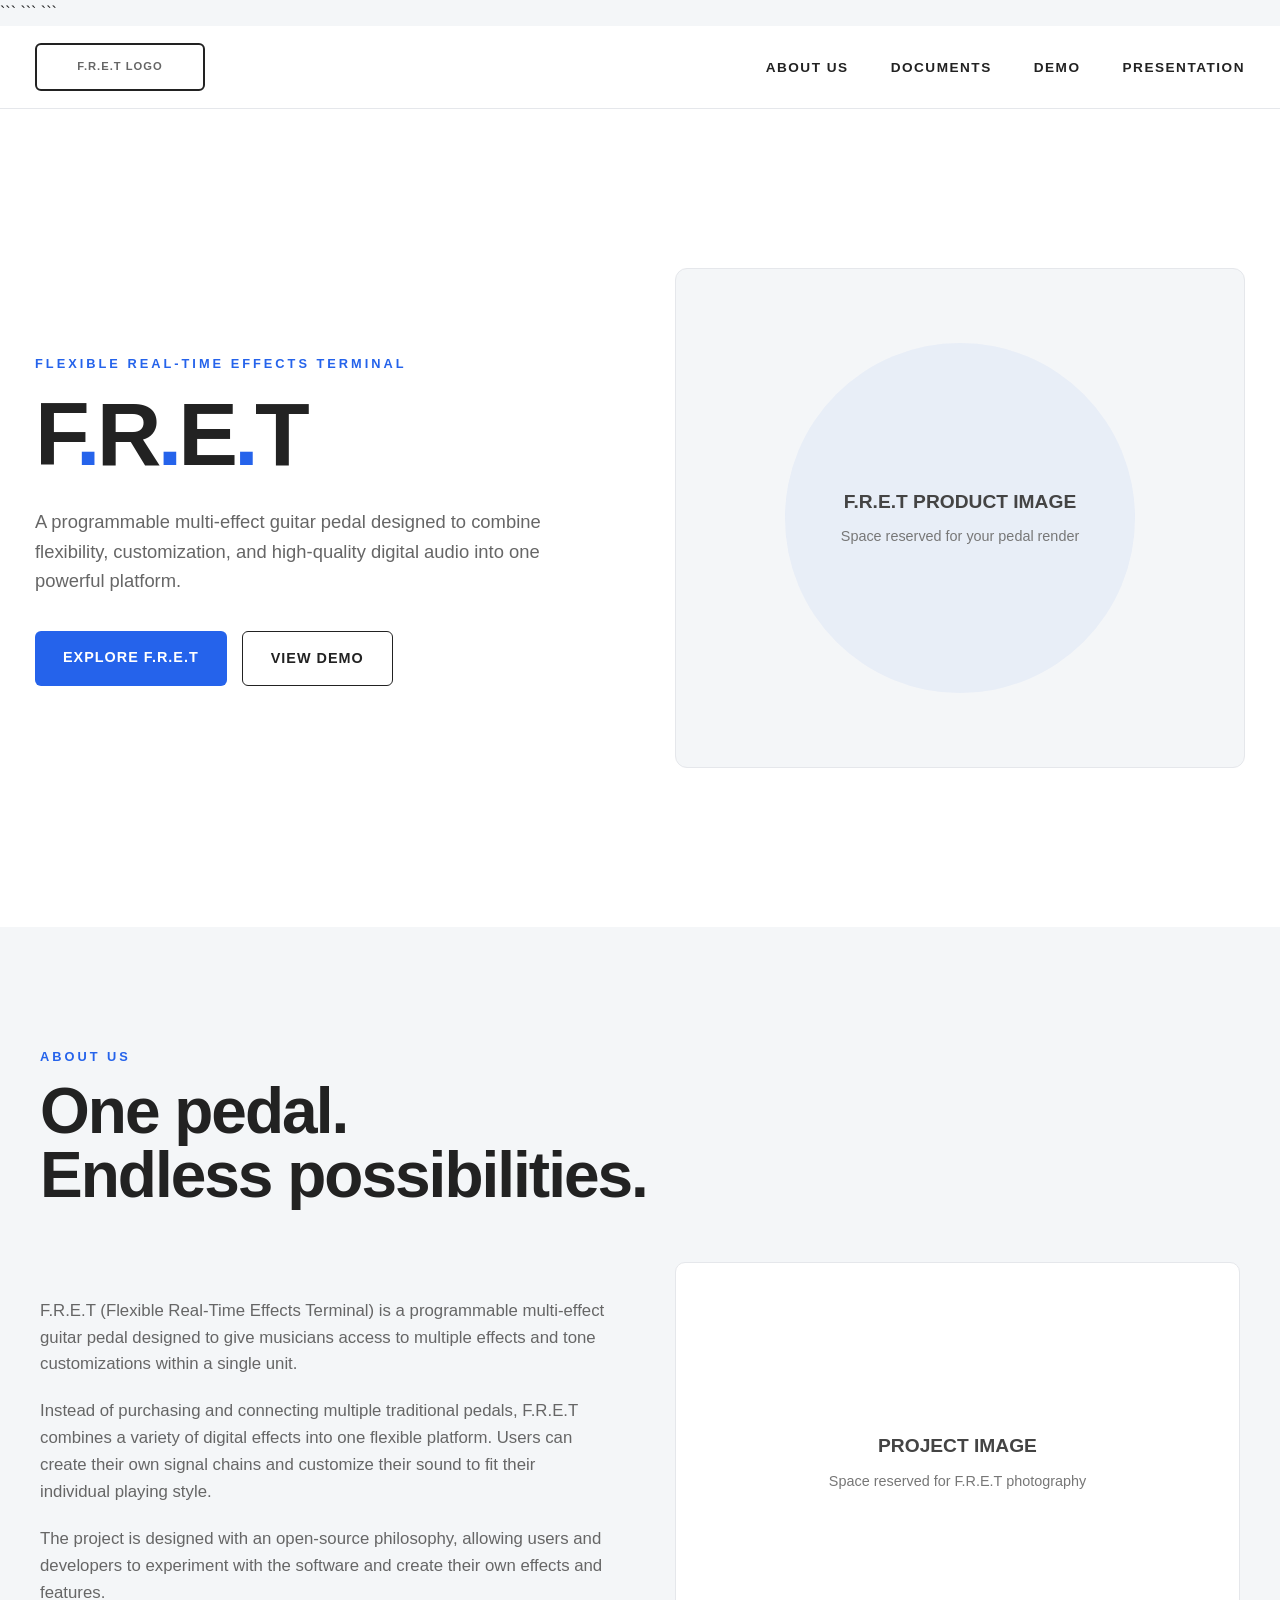
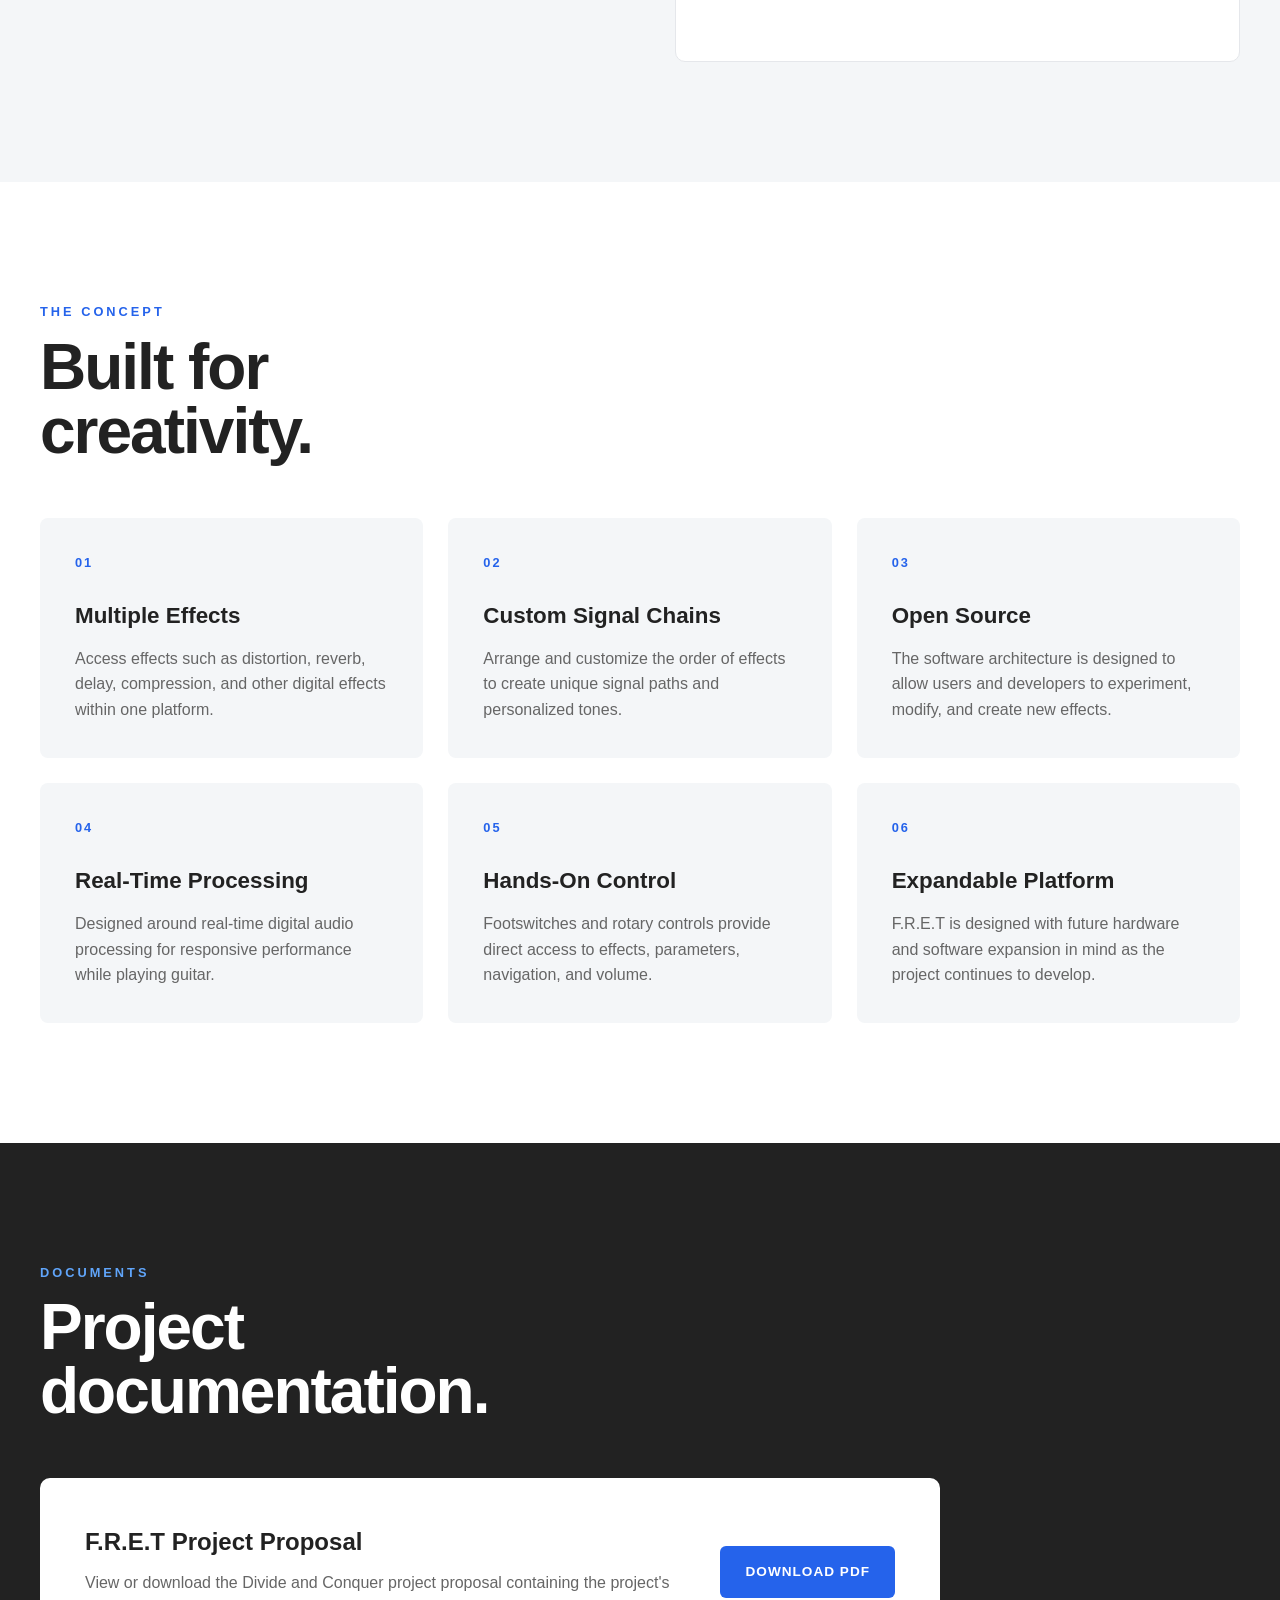
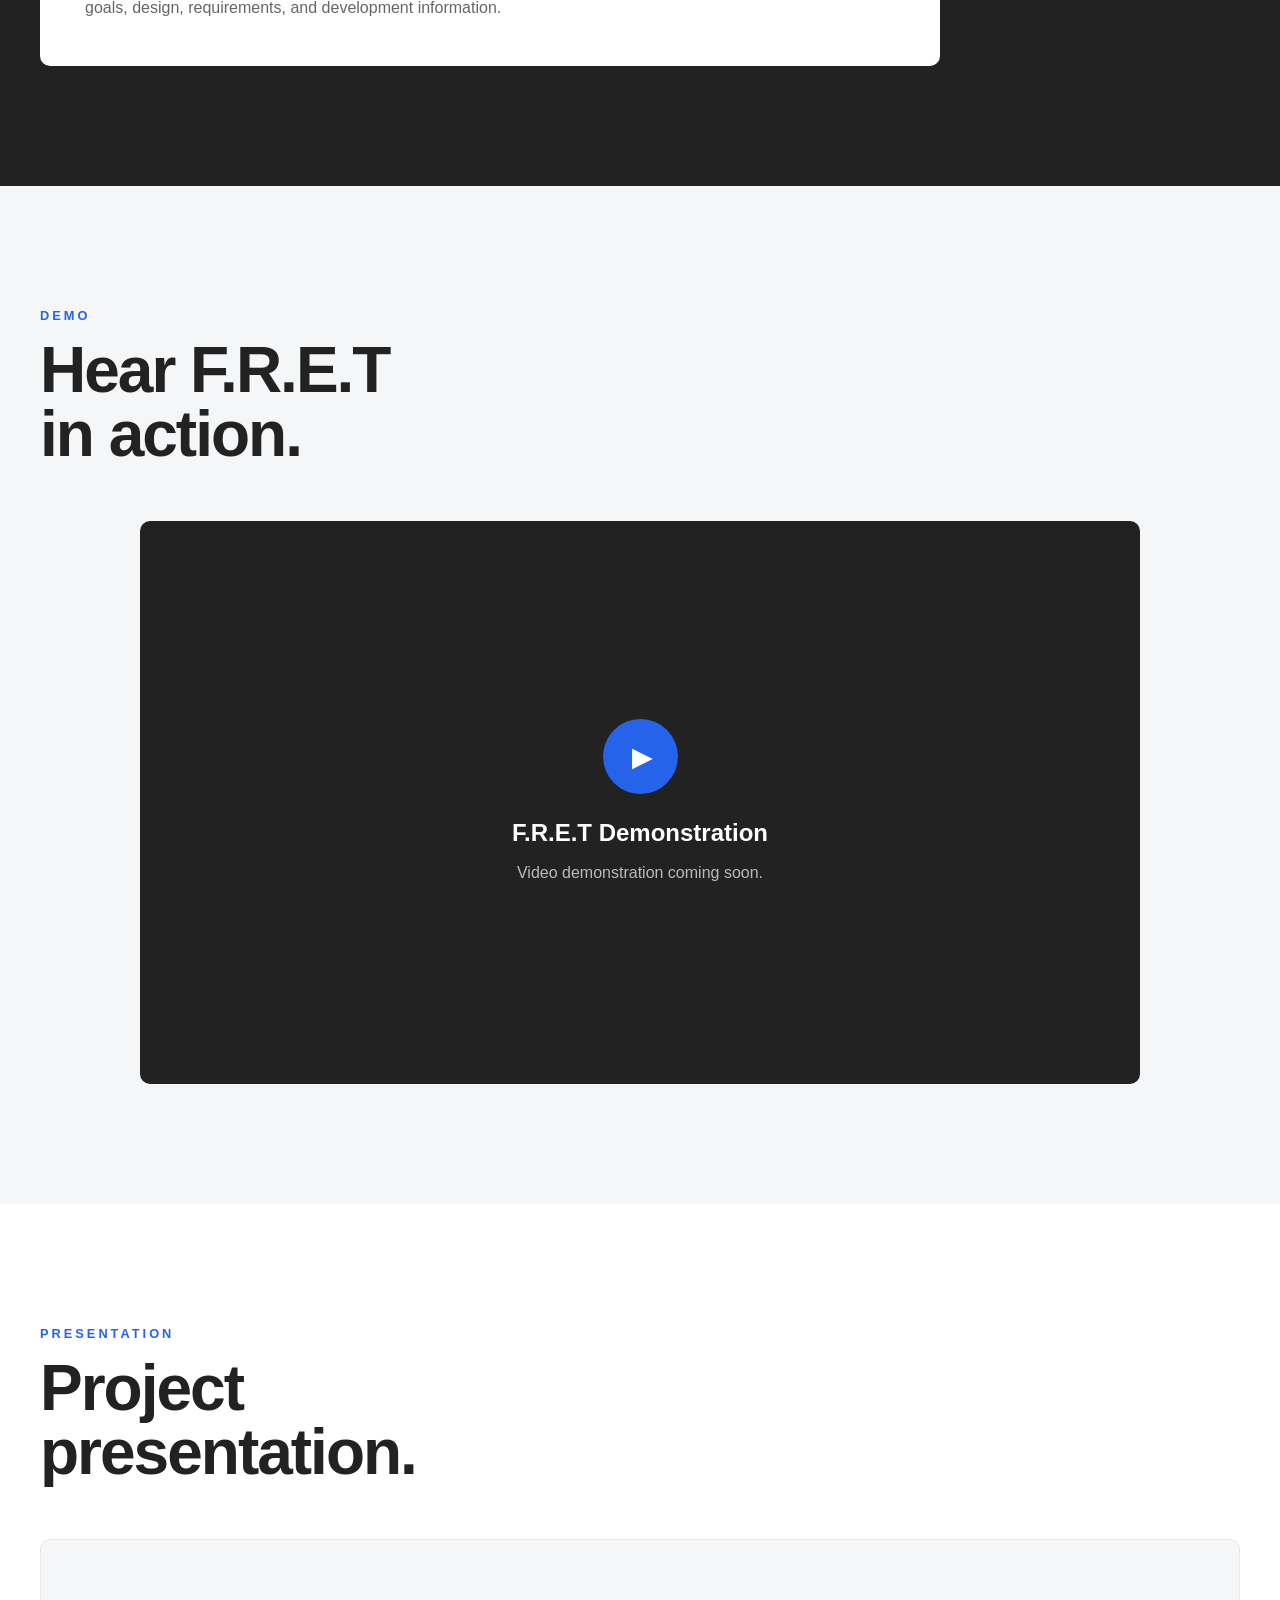
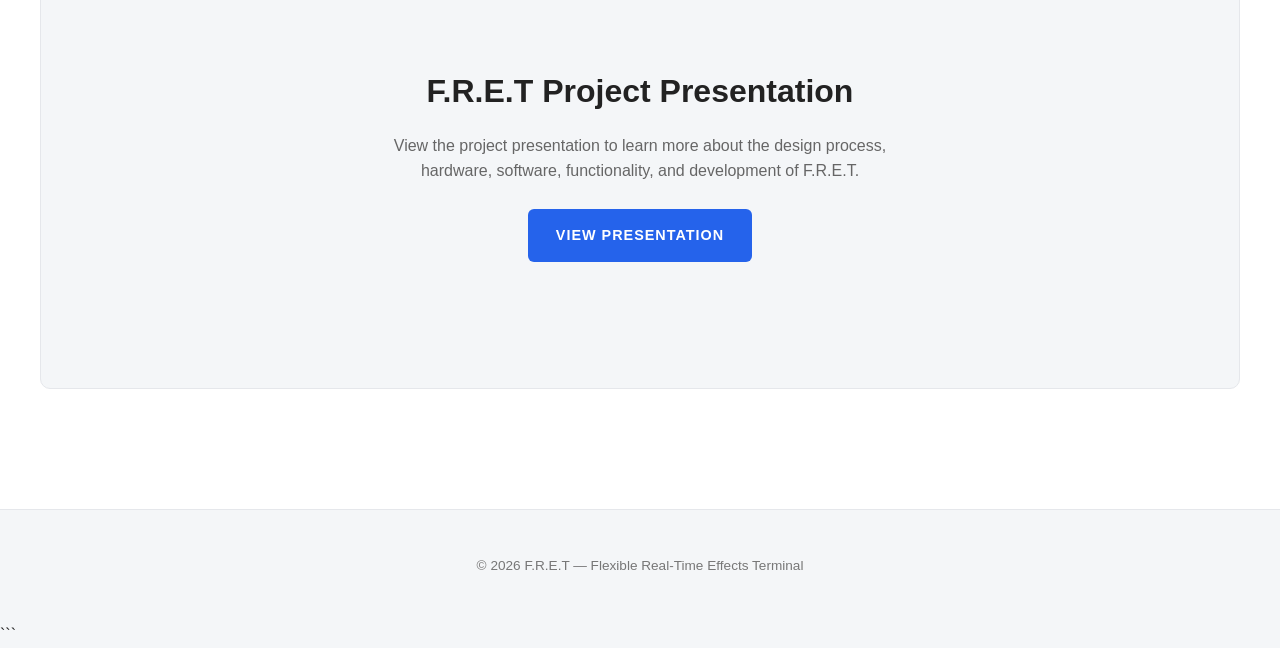
==== index.html @ 40486bbc "Add skeleton of website" ====
<!DOCTYPE html>

<html lang="en">
<head>
    <meta charset="UTF-8">
    <meta name="viewport" content="width=device-width, initial-scale=1.0">

```
<title>F.R.E.T | Flexible Real-Time Effects Terminal</title>

<style>

    /* ==============================
       GLOBAL STYLES
    ============================== */

    * {
        box-sizing: border-box;
        margin: 0;
        padding: 0;
    }

    html {
        scroll-behavior: smooth;
    }

    body {
        font-family: Arial, Helvetica, sans-serif;
        background: #f4f6f8;
        color: #222;
        line-height: 1.6;
    }

    a {
        color: inherit;
        text-decoration: none;
    }

    img {
        max-width: 100%;
        display: block;
    }

    section {
        scroll-margin-top: 90px;
    }


    /* ==============================
       NAVIGATION BAR
    ============================== */

    header {
        position: sticky;
        top: 0;
        z-index: 1000;

        background: rgba(255, 255, 255, 0.96);
        border-bottom: 1px solid #e5e7eb;

        backdrop-filter: blur(10px);
    }

    .navbar {
        max-width: 1300px;
        margin: auto;

        height: 82px;

        display: flex;
        align-items: center;
        justify-content: space-between;

        padding: 0 35px;
    }

    /* Temporary logo */

    .logo {
        width: 170px;
        height: 48px;

        border: 2px solid #222;
        border-radius: 6px;

        display: flex;
        align-items: center;
        justify-content: center;

        font-size: 1.15rem;
        font-weight: bold;
        letter-spacing: 3px;

        color: #222;
    }

    .logo-placeholder {
        font-size: 0.7rem;
        letter-spacing: 1px;
        color: #666;
    }

    .nav-links {
        display: flex;
        align-items: center;
        gap: 42px;

        list-style: none;
    }

    .nav-links a {
        position: relative;

        font-size: 0.85rem;
        font-weight: bold;
        letter-spacing: 1.5px;
        text-transform: uppercase;

        color: #222;

        transition: color 0.2s ease;
    }

    .nav-links a::after {
        content: "";

        position: absolute;
        left: 0;
        bottom: -8px;

        width: 0;
        height: 2px;

        background: #2563eb;

        transition: width 0.25s ease;
    }

    .nav-links a:hover {
        color: #2563eb;
    }

    .nav-links a:hover::after {
        width: 100%;
    }


    /* ==============================
       HERO SECTION
    ============================== */

    .hero {
        min-height: calc(100vh - 82px);

        display: flex;
        align-items: center;

        background: #ffffff;

        padding: 80px 35px;
    }

    .hero-content {
        width: 100%;
        max-width: 1300px;

        margin: auto;

        display: grid;
        grid-template-columns: 1fr 1fr;
        gap: 70px;

        align-items: center;
    }

    .hero-text {
        max-width: 650px;
    }

    .eyebrow {
        display: inline-block;

        margin-bottom: 18px;

        font-size: 0.8rem;
        font-weight: bold;
        letter-spacing: 3px;
        text-transform: uppercase;

        color: #2563eb;
    }

    .hero h1 {
        font-size: clamp(3.5rem, 7vw, 7rem);

        line-height: 0.95;

        letter-spacing: -4px;

        margin-bottom: 30px;
    }

    .hero h1 span {
        color: #2563eb;
    }

    .hero-description {
        max-width: 600px;

        font-size: 1.15rem;
        color: #666;

        margin-bottom: 35px;
    }

    .hero-buttons {
        display: flex;
        flex-wrap: wrap;
        gap: 15px;
    }

    .primary-button,
    .secondary-button {
        display: inline-block;

        padding: 15px 28px;

        border-radius: 6px;

        font-size: 0.9rem;
        font-weight: bold;

        letter-spacing: 1px;
        text-transform: uppercase;

        transition: all 0.25s ease;
    }

    .primary-button {
        background: #2563eb;
        color: white;
    }

    .primary-button:hover {
        background: #1d4ed8;
        transform: translateY(-2px);
    }

    .secondary-button {
        border: 1px solid #222;
        color: #222;
    }

    .secondary-button:hover {
        background: #222;
        color: white;
        transform: translateY(-2px);
    }


    /* ==============================
       HERO IMAGE PLACEHOLDER
    ============================== */

    .hero-image {
        min-height: 500px;

        background: #f4f6f8;

        border-radius: 12px;

        display: flex;
        align-items: center;
        justify-content: center;

        border: 1px solid #e5e7eb;

        position: relative;
        overflow: hidden;
    }

    .hero-image::before {
        content: "";

        position: absolute;

        width: 350px;
        height: 350px;

        border-radius: 50%;

        background: rgba(37, 99, 235, 0.06);
    }

    .image-placeholder {
        position: relative;
        z-index: 1;

        text-align: center;

        color: #777;
    }

    .image-placeholder strong {
        display: block;

        font-size: 1.2rem;

        margin-bottom: 8px;

        color: #444;
    }

    .image-placeholder p {
        font-size: 0.9rem;
    }


    /* ==============================
       ABOUT SECTION
    ============================== */

    .about {
        background: #f4f6f8;

        padding: 120px 35px;
    }

    .section-container {
        max-width: 1200px;
        margin: auto;
    }

    .section-heading {
        margin-bottom: 55px;
    }

    .section-label {
        display: block;

        margin-bottom: 12px;

        font-size: 0.8rem;
        font-weight: bold;
        letter-spacing: 3px;

        text-transform: uppercase;

        color: #2563eb;
    }

    .section-heading h2 {
        font-size: clamp(2.5rem, 5vw, 4.5rem);

        line-height: 1;

        letter-spacing: -2px;
    }

    .about-grid {
        display: grid;

        grid-template-columns: 1fr 1fr;

        gap: 70px;

        align-items: center;
    }

    .about-text p {
        color: #666;

        font-size: 1.05rem;

        margin-bottom: 20px;
    }

    .about-image {
        min-height: 400px;

        background: white;

        border-radius: 10px;

        border: 1px solid #e5e7eb;

        display: flex;
        align-items: center;
        justify-content: center;

        color: #777;
    }


    /* ==============================
       FEATURES
    ============================== */

    .features {
        background: white;

        padding: 120px 35px;
    }

    .feature-grid {
        display: grid;

        grid-template-columns: repeat(3, 1fr);

        gap: 25px;
    }

    .feature-card {
        padding: 35px;

        background: #f4f6f8;

        border-radius: 8px;

        transition: transform 0.25s ease,
                    box-shadow 0.25s ease;
    }

    .feature-card:hover {
        transform: translateY(-6px);

        box-shadow: 0 15px 35px rgba(0, 0, 0, 0.08);
    }

    .feature-number {
        font-size: 0.8rem;

        font-weight: bold;

        color: #2563eb;

        letter-spacing: 2px;

        margin-bottom: 25px;
    }

    .feature-card h3 {
        font-size: 1.4rem;

        margin-bottom: 12px;
    }

    .feature-card p {
        color: #666;
    }


    /* ==============================
       DOCUMENTS
    ============================== */

    .documents {
        background: #222;

        color: white;

        padding: 120px 35px;
    }

    .documents .section-label {
        color: #60a5fa;
    }

    .documents .section-heading h2 {
        color: white;
    }

    .document-box {
        max-width: 900px;

        background: #ffffff;

        color: #222;

        padding: 45px;

        border-radius: 10px;

        display: flex;

        align-items: center;

        justify-content: space-between;

        gap: 30px;
    }

    .document-info h3 {
        font-size: 1.5rem;

        margin-bottom: 8px;
    }

    .document-info p {
        color: #666;
    }

    .download-button {
        flex-shrink: 0;

        display: inline-block;

        padding: 15px 25px;

        background: #2563eb;

        color: white;

        border-radius: 6px;

        font-weight: bold;

        font-size: 0.85rem;

        letter-spacing: 1px;

        text-transform: uppercase;

        transition: background 0.2s ease,
                    transform 0.2s ease;
    }

    .download-button:hover {
        background: #1d4ed8;

        transform: translateY(-2px);
    }


    /* ==============================
       DEMO SECTION
    ============================== */

    .demo {
        background: #f4f6f8;

        padding: 120px 35px;
    }

    .video-placeholder {
        max-width: 1000px;

        aspect-ratio: 16 / 9;

        margin: auto;

        background: #222;

        border-radius: 10px;

        display: flex;

        align-items: center;

        justify-content: center;

        text-align: center;

        color: white;
    }

    .video-placeholder-content {
        padding: 30px;
    }

    .play-button {
        width: 75px;
        height: 75px;

        margin: 0 auto 20px;

        border-radius: 50%;

        background: #2563eb;

        display: flex;

        align-items: center;
        justify-content: center;

        font-size: 1.7rem;

        padding-left: 5px;
    }

    .video-placeholder h3 {
        margin-bottom: 8px;

        font-size: 1.5rem;
    }

    .video-placeholder p {
        color: #bbb;
    }


    /* ==============================
       PRESENTATION
    ============================== */

    .presentation {
        background: white;

        padding: 120px 35px;
    }

    .presentation-box {
        min-height: 450px;

        background: #f4f6f8;

        border: 1px solid #e5e7eb;

        border-radius: 10px;

        display: flex;

        align-items: center;

        justify-content: center;

        text-align: center;
    }

    .presentation-content {
        max-width: 600px;

        padding: 30px;
    }

    .presentation-content h3 {
        font-size: 2rem;

        margin-bottom: 15px;
    }

    .presentation-content p {
        color: #666;

        margin-bottom: 25px;
    }


    /* ==============================
       FOOTER
    ============================== */

    footer {
        background: #f4f6f8;

        border-top: 1px solid #e5e7eb;

        padding: 45px 35px;

        text-align: center;
    }

    footer p {
        color: #777;

        font-size: 0.85rem;
    }


    /* ==============================
       RESPONSIVE DESIGN
    ============================== */

    @media (max-width: 900px) {

        .navbar {
            padding: 0 20px;
        }

        .nav-links {
            gap: 18px;
        }

        .nav-links a {
            font-size: 0.72rem;
        }

        .hero-content {
            grid-template-columns: 1fr;

            gap: 50px;
        }

        .hero {
            padding-top: 60px;
        }

        .hero-image {
            min-height: 400px;
        }

        .about-grid {
            grid-template-columns: 1fr;
        }

        .feature-grid {
            grid-template-columns: 1fr;
        }

        .document-box {
            flex-direction: column;

            align-items: flex-start;
        }
    }


    @media (max-width: 600px) {

        .navbar {
            height: auto;

            min-height: 75px;

            flex-direction: column;

            gap: 18px;

            padding: 20px;
        }

        .nav-links {
            gap: 15px;

            flex-wrap: wrap;

            justify-content: center;
        }

        .hero {
            min-height: auto;

            padding: 80px 20px;
        }

        .hero h1 {
            font-size: 4rem;

            letter-spacing: -3px;
        }

        .about,
        .features,
        .documents,
        .demo,
        .presentation {
            padding: 80px 20px;
        }

        .section-heading h2 {
            font-size: 3rem;
        }

        .document-box {
            padding: 30px;
        }

        .hero-buttons {
            flex-direction: column;

            align-items: stretch;
        }

        .primary-button,
        .secondary-button {
            text-align: center;
        }
    }

</style>
```

</head>

<body>

```
<!-- ==============================
     NAVIGATION
============================== -->

<header>

    <nav class="navbar">

        <!-- Replace this with your actual logo later -->
        <a href="#home" class="logo">
            <span class="logo-placeholder">F.R.E.T LOGO</span>
        </a>

        <ul class="nav-links">

            <li>
                <a href="#about">About Us</a>
            </li>

            <li>
                <a href="#documents">Documents</a>
            </li>

            <li>
                <a href="#demo">Demo</a>
            </li>

            <li>
                <a href="#presentation">Presentation</a>
            </li>

        </ul>

    </nav>

</header>


<!-- ==============================
     HERO
============================== -->

<main id="home">

    <section class="hero">

        <div class="hero-content">

            <div class="hero-text">

                <span class="eyebrow">
                    Flexible Real-Time Effects Terminal
                </span>

                <h1>
                    F<span>.</span>R<span>.</span>E<span>.</span>T
                </h1>

                <p class="hero-description">
                    A programmable multi-effect guitar pedal designed
                    to combine flexibility, customization, and high-quality
                    digital audio into one powerful platform.
                </p>

                <div class="hero-buttons">

                    <a href="#about" class="primary-button">
                        Explore F.R.E.T
                    </a>

                    <a href="#demo" class="secondary-button">
                        View Demo
                    </a>

                </div>

            </div>


            <!-- Replace this entire div with your pedal image later -->

            <div class="hero-image">

                <div class="image-placeholder">

                    <strong>
                        F.R.E.T PRODUCT IMAGE
                    </strong>

                    <p>
                        Space reserved for your pedal render
                    </p>

                </div>

            </div>

        </div>

    </section>


    <!-- ==============================
         ABOUT US
    ============================== -->

    <section class="about" id="about">

        <div class="section-container">

            <div class="section-heading">

                <span class="section-label">
                    About Us
                </span>

                <h2>
                    One pedal.<br>
                    Endless possibilities.
                </h2>

            </div>


            <div class="about-grid">

                <div class="about-text">

                    <p>
                        F.R.E.T (Flexible Real-Time Effects Terminal)
                        is a programmable multi-effect guitar pedal
                        designed to give musicians access to multiple
                        effects and tone customizations within a single
                        unit.
                    </p>

                    <p>
                        Instead of purchasing and connecting multiple
                        traditional pedals, F.R.E.T combines a variety
                        of digital effects into one flexible platform.
                        Users can create their own signal chains and
                        customize their sound to fit their individual
                        playing style.
                    </p>

                    <p>
                        The project is designed with an open-source
                        philosophy, allowing users and developers to
                        experiment with the software and create their
                        own effects and features.
                    </p>

                </div>


                <!-- Future project image -->

                <div class="about-image">

                    <div class="image-placeholder">

                        <strong>
                            PROJECT IMAGE
                        </strong>

                        <p>
                            Space reserved for F.R.E.T photography
                        </p>

                    </div>

                </div>

            </div>

        </div>

    </section>


    <!-- ==============================
         FEATURES
    ============================== -->

    <section class="features">

        <div class="section-container">

            <div class="section-heading">

                <span class="section-label">
                    The Concept
                </span>

                <h2>
                    Built for<br>
                    creativity.
                </h2>

            </div>


            <div class="feature-grid">


                <div class="feature-card">

                    <div class="feature-number">
                        01
                    </div>

                    <h3>
                        Multiple Effects
                    </h3>

                    <p>
                        Access effects such as distortion,
                        reverb, delay, compression, and other
                        digital effects within one platform.
                    </p>

                </div>


                <div class="feature-card">

                    <div class="feature-number">
                        02
                    </div>

                    <h3>
                        Custom Signal Chains
                    </h3>

                    <p>
                        Arrange and customize the order of effects
                        to create unique signal paths and personalized
                        tones.
                    </p>

                </div>


                <div class="feature-card">

                    <div class="feature-number">
                        03
                    </div>

                    <h3>
                        Open Source
                    </h3>

                    <p>
                        The software architecture is designed to
                        allow users and developers to experiment,
                        modify, and create new effects.
                    </p>

                </div>


                <div class="feature-card">

                    <div class="feature-number">
                        04
                    </div>

                    <h3>
                        Real-Time Processing
                    </h3>

                    <p>
                        Designed around real-time digital audio
                        processing for responsive performance while
                        playing guitar.
                    </p>

                </div>


                <div class="feature-card">

                    <div class="feature-number">
                        05
                    </div>

                    <h3>
                        Hands-On Control
                    </h3>

                    <p>
                        Footswitches and rotary controls provide
                        direct access to effects, parameters,
                        navigation, and volume.
                    </p>

                </div>


                <div class="feature-card">

                    <div class="feature-number">
                        06
                    </div>

                    <h3>
                        Expandable Platform
                    </h3>

                    <p>
                        F.R.E.T is designed with future hardware
                        and software expansion in mind as the project
                        continues to develop.
                    </p>

                </div>

            </div>

        </div>

    </section>


    <!-- ==============================
         DOCUMENTS
    ============================== -->

    <section class="documents" id="documents">

        <div class="section-container">

            <div class="section-heading">

                <span class="section-label">
                    Documents
                </span>

                <h2>
                    Project<br>
                    documentation.
                </h2>

            </div>


            <div class="document-box">

                <div class="document-info">

                    <h3>
                        F.R.E.T Project Proposal
                    </h3>

                    <p>
                        View or download the Divide and Conquer
                        project proposal containing the project's
                        goals, design, requirements, and development
                        information.
                    </p>

                </div>


                <!-- Make sure the PDF has this exact filename -->

                <a
                    class="download-button"
                    href="Divide and Conquer.pdf"
                    download
                >
                    Download PDF
                </a>

            </div>

        </div>

    </section>


    <!-- ==============================
         DEMO
    ============================== -->

    <section class="demo" id="demo">

        <div class="section-container">

            <div class="section-heading">

                <span class="section-label">
                    Demo
                </span>

                <h2>
                    Hear F.R.E.T<br>
                    in action.
                </h2>

            </div>


            <!--
                Replace this placeholder with your YouTube
                iframe when your demo video is available.

                Example:

                <iframe
                    width="100%"
                    height="100%"
                    src="YOUR-YOUTUBE-LINK"
                    title="F.R.E.T Demo"
                    frameborder="0"
                    allowfullscreen>
                </iframe>
            -->

            <div class="video-placeholder">

                <div class="video-placeholder-content">

                    <div class="play-button">
                        ▶
                    </div>

                    <h3>
                        F.R.E.T Demonstration
                    </h3>

                    <p>
                        Video demonstration coming soon.
                    </p>

                </div>

            </div>

        </div>

    </section>


    <!-- ==============================
         PRESENTATION
    ============================== -->

    <section class="presentation" id="presentation">

        <div class="section-container">

            <div class="section-heading">

                <span class="section-label">
                    Presentation
                </span>

                <h2>
                    Project<br>
                    presentation.
                </h2>

            </div>


            <div class="presentation-box">

                <div class="presentation-content">

                    <h3>
                        F.R.E.T Project Presentation
                    </h3>

                    <p>
                        View the project presentation to learn more
                        about the design process, hardware, software,
                        functionality, and development of F.R.E.T.
                    </p>


                    <!--
                        Replace "#" with your presentation link
                        when it is available.
                    -->

                    <a
                        href="#"
                        class="primary-button"
                    >
                        View Presentation
                    </a>

                </div>

            </div>

        </div>

    </section>

</main>


<!-- ==============================
     FOOTER
============================== -->

<footer>

    <p>
        © 2026 F.R.E.T — Flexible Real-Time Effects Terminal
    </p>

</footer>
```

</body>
</html>
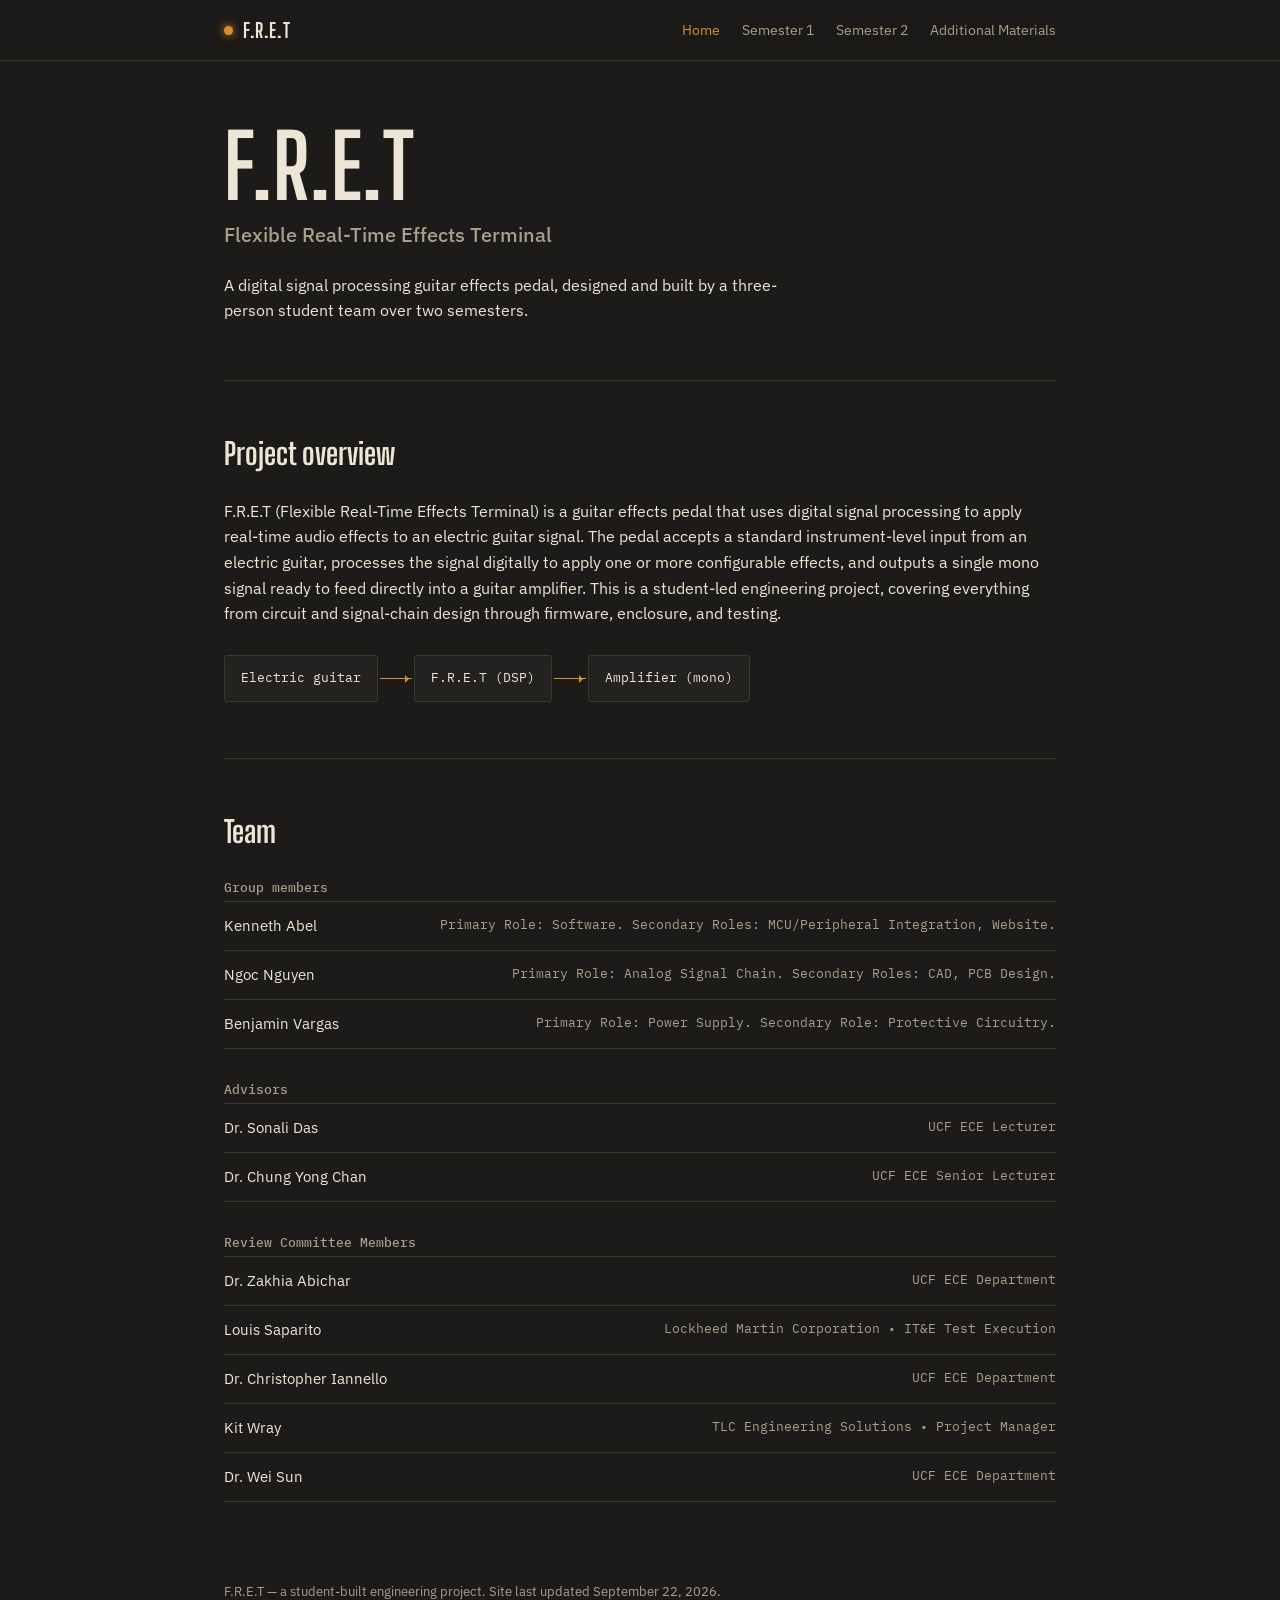
==== commit 93ef64ec: "Changes to be committed: 	modified:   README.md 	new file:   common.js     renamed:    Divide and Co" ====
--- a/index.html
+++ b/index.html
@@ -1,1307 +1,111 @@
 <!DOCTYPE html>
-
 <html lang="en">
 <head>
-    <meta charset="UTF-8">
-    <meta name="viewport" content="width=device-width, initial-scale=1.0">
-
-```
-<title>F.R.E.T | Flexible Real-Time Effects Terminal</title>
-
-<style>
-
-    /* ==============================
-       GLOBAL STYLES
-    ============================== */
-
-    * {
-        box-sizing: border-box;
-        margin: 0;
-        padding: 0;
-    }
-
-    html {
-        scroll-behavior: smooth;
-    }
-
-    body {
-        font-family: Arial, Helvetica, sans-serif;
-        background: #f4f6f8;
-        color: #222;
-        line-height: 1.6;
-    }
-
-    a {
-        color: inherit;
-        text-decoration: none;
-    }
-
-    img {
-        max-width: 100%;
-        display: block;
-    }
-
-    section {
-        scroll-margin-top: 90px;
-    }
-
-
-    /* ==============================
-       NAVIGATION BAR
-    ============================== */
-
-    header {
-        position: sticky;
-        top: 0;
-        z-index: 1000;
-
-        background: rgba(255, 255, 255, 0.96);
-        border-bottom: 1px solid #e5e7eb;
-
-        backdrop-filter: blur(10px);
-    }
-
-    .navbar {
-        max-width: 1300px;
-        margin: auto;
-
-        height: 82px;
-
-        display: flex;
-        align-items: center;
-        justify-content: space-between;
-
-        padding: 0 35px;
-    }
-
-    /* Temporary logo */
-
-    .logo {
-        width: 170px;
-        height: 48px;
-
-        border: 2px solid #222;
-        border-radius: 6px;
-
-        display: flex;
-        align-items: center;
-        justify-content: center;
-
-        font-size: 1.15rem;
-        font-weight: bold;
-        letter-spacing: 3px;
-
-        color: #222;
-    }
-
-    .logo-placeholder {
-        font-size: 0.7rem;
-        letter-spacing: 1px;
-        color: #666;
-    }
-
-    .nav-links {
-        display: flex;
-        align-items: center;
-        gap: 42px;
-
-        list-style: none;
-    }
-
-    .nav-links a {
-        position: relative;
-
-        font-size: 0.85rem;
-        font-weight: bold;
-        letter-spacing: 1.5px;
-        text-transform: uppercase;
-
-        color: #222;
-
-        transition: color 0.2s ease;
-    }
-
-    .nav-links a::after {
-        content: "";
-
-        position: absolute;
-        left: 0;
-        bottom: -8px;
-
-        width: 0;
-        height: 2px;
-
-        background: #2563eb;
-
-        transition: width 0.25s ease;
-    }
-
-    .nav-links a:hover {
-        color: #2563eb;
-    }
-
-    .nav-links a:hover::after {
-        width: 100%;
-    }
-
-
-    /* ==============================
-       HERO SECTION
-    ============================== */
-
-    .hero {
-        min-height: calc(100vh - 82px);
-
-        display: flex;
-        align-items: center;
-
-        background: #ffffff;
-
-        padding: 80px 35px;
-    }
-
-    .hero-content {
-        width: 100%;
-        max-width: 1300px;
-
-        margin: auto;
-
-        display: grid;
-        grid-template-columns: 1fr 1fr;
-        gap: 70px;
-
-        align-items: center;
-    }
-
-    .hero-text {
-        max-width: 650px;
-    }
-
-    .eyebrow {
-        display: inline-block;
-
-        margin-bottom: 18px;
-
-        font-size: 0.8rem;
-        font-weight: bold;
-        letter-spacing: 3px;
-        text-transform: uppercase;
-
-        color: #2563eb;
-    }
-
-    .hero h1 {
-        font-size: clamp(3.5rem, 7vw, 7rem);
-
-        line-height: 0.95;
-
-        letter-spacing: -4px;
-
-        margin-bottom: 30px;
-    }
-
-    .hero h1 span {
-        color: #2563eb;
-    }
-
-    .hero-description {
-        max-width: 600px;
-
-        font-size: 1.15rem;
-        color: #666;
-
-        margin-bottom: 35px;
-    }
-
-    .hero-buttons {
-        display: flex;
-        flex-wrap: wrap;
-        gap: 15px;
-    }
-
-    .primary-button,
-    .secondary-button {
-        display: inline-block;
-
-        padding: 15px 28px;
-
-        border-radius: 6px;
-
-        font-size: 0.9rem;
-        font-weight: bold;
-
-        letter-spacing: 1px;
-        text-transform: uppercase;
-
-        transition: all 0.25s ease;
-    }
-
-    .primary-button {
-        background: #2563eb;
-        color: white;
-    }
-
-    .primary-button:hover {
-        background: #1d4ed8;
-        transform: translateY(-2px);
-    }
-
-    .secondary-button {
-        border: 1px solid #222;
-        color: #222;
-    }
-
-    .secondary-button:hover {
-        background: #222;
-        color: white;
-        transform: translateY(-2px);
-    }
-
-
-    /* ==============================
-       HERO IMAGE PLACEHOLDER
-    ============================== */
-
-    .hero-image {
-        min-height: 500px;
-
-        background: #f4f6f8;
-
-        border-radius: 12px;
-
-        display: flex;
-        align-items: center;
-        justify-content: center;
-
-        border: 1px solid #e5e7eb;
-
-        position: relative;
-        overflow: hidden;
-    }
-
-    .hero-image::before {
-        content: "";
-
-        position: absolute;
-
-        width: 350px;
-        height: 350px;
-
-        border-radius: 50%;
-
-        background: rgba(37, 99, 235, 0.06);
-    }
-
-    .image-placeholder {
-        position: relative;
-        z-index: 1;
-
-        text-align: center;
-
-        color: #777;
-    }
-
-    .image-placeholder strong {
-        display: block;
-
-        font-size: 1.2rem;
-
-        margin-bottom: 8px;
-
-        color: #444;
-    }
-
-    .image-placeholder p {
-        font-size: 0.9rem;
-    }
-
-
-    /* ==============================
-       ABOUT SECTION
-    ============================== */
-
-    .about {
-        background: #f4f6f8;
-
-        padding: 120px 35px;
-    }
-
-    .section-container {
-        max-width: 1200px;
-        margin: auto;
-    }
-
-    .section-heading {
-        margin-bottom: 55px;
-    }
-
-    .section-label {
-        display: block;
-
-        margin-bottom: 12px;
-
-        font-size: 0.8rem;
-        font-weight: bold;
-        letter-spacing: 3px;
-
-        text-transform: uppercase;
-
-        color: #2563eb;
-    }
-
-    .section-heading h2 {
-        font-size: clamp(2.5rem, 5vw, 4.5rem);
-
-        line-height: 1;
-
-        letter-spacing: -2px;
-    }
-
-    .about-grid {
-        display: grid;
-
-        grid-template-columns: 1fr 1fr;
-
-        gap: 70px;
-
-        align-items: center;
-    }
-
-    .about-text p {
-        color: #666;
-
-        font-size: 1.05rem;
-
-        margin-bottom: 20px;
-    }
-
-    .about-image {
-        min-height: 400px;
-
-        background: white;
-
-        border-radius: 10px;
-
-        border: 1px solid #e5e7eb;
-
-        display: flex;
-        align-items: center;
-        justify-content: center;
-
-        color: #777;
-    }
-
-
-    /* ==============================
-       FEATURES
-    ============================== */
-
-    .features {
-        background: white;
-
-        padding: 120px 35px;
-    }
-
-    .feature-grid {
-        display: grid;
-
-        grid-template-columns: repeat(3, 1fr);
-
-        gap: 25px;
-    }
-
-    .feature-card {
-        padding: 35px;
-
-        background: #f4f6f8;
-
-        border-radius: 8px;
-
-        transition: transform 0.25s ease,
-                    box-shadow 0.25s ease;
-    }
-
-    .feature-card:hover {
-        transform: translateY(-6px);
-
-        box-shadow: 0 15px 35px rgba(0, 0, 0, 0.08);
-    }
-
-    .feature-number {
-        font-size: 0.8rem;
-
-        font-weight: bold;
-
-        color: #2563eb;
-
-        letter-spacing: 2px;
-
-        margin-bottom: 25px;
-    }
-
-    .feature-card h3 {
-        font-size: 1.4rem;
-
-        margin-bottom: 12px;
-    }
-
-    .feature-card p {
-        color: #666;
-    }
-
-
-    /* ==============================
-       DOCUMENTS
-    ============================== */
-
-    .documents {
-        background: #222;
-
-        color: white;
-
-        padding: 120px 35px;
-    }
-
-    .documents .section-label {
-        color: #60a5fa;
-    }
-
-    .documents .section-heading h2 {
-        color: white;
-    }
-
-    .document-box {
-        max-width: 900px;
-
-        background: #ffffff;
-
-        color: #222;
-
-        padding: 45px;
-
-        border-radius: 10px;
-
-        display: flex;
-
-        align-items: center;
-
-        justify-content: space-between;
-
-        gap: 30px;
-    }
-
-    .document-info h3 {
-        font-size: 1.5rem;
-
-        margin-bottom: 8px;
-    }
-
-    .document-info p {
-        color: #666;
-    }
-
-    .download-button {
-        flex-shrink: 0;
-
-        display: inline-block;
-
-        padding: 15px 25px;
-
-        background: #2563eb;
-
-        color: white;
-
-        border-radius: 6px;
-
-        font-weight: bold;
-
-        font-size: 0.85rem;
-
-        letter-spacing: 1px;
-
-        text-transform: uppercase;
-
-        transition: background 0.2s ease,
-                    transform 0.2s ease;
-    }
-
-    .download-button:hover {
-        background: #1d4ed8;
-
-        transform: translateY(-2px);
-    }
-
-
-    /* ==============================
-       DEMO SECTION
-    ============================== */
-
-    .demo {
-        background: #f4f6f8;
-
-        padding: 120px 35px;
-    }
-
-    .video-placeholder {
-        max-width: 1000px;
-
-        aspect-ratio: 16 / 9;
-
-        margin: auto;
-
-        background: #222;
-
-        border-radius: 10px;
-
-        display: flex;
-
-        align-items: center;
-
-        justify-content: center;
-
-        text-align: center;
-
-        color: white;
-    }
-
-    .video-placeholder-content {
-        padding: 30px;
-    }
-
-    .play-button {
-        width: 75px;
-        height: 75px;
-
-        margin: 0 auto 20px;
-
-        border-radius: 50%;
-
-        background: #2563eb;
-
-        display: flex;
-
-        align-items: center;
-        justify-content: center;
-
-        font-size: 1.7rem;
-
-        padding-left: 5px;
-    }
-
-    .video-placeholder h3 {
-        margin-bottom: 8px;
-
-        font-size: 1.5rem;
-    }
-
-    .video-placeholder p {
-        color: #bbb;
-    }
-
-
-    /* ==============================
-       PRESENTATION
-    ============================== */
-
-    .presentation {
-        background: white;
-
-        padding: 120px 35px;
-    }
-
-    .presentation-box {
-        min-height: 450px;
-
-        background: #f4f6f8;
-
-        border: 1px solid #e5e7eb;
-
-        border-radius: 10px;
-
-        display: flex;
-
-        align-items: center;
-
-        justify-content: center;
-
-        text-align: center;
-    }
-
-    .presentation-content {
-        max-width: 600px;
-
-        padding: 30px;
-    }
-
-    .presentation-content h3 {
-        font-size: 2rem;
-
-        margin-bottom: 15px;
-    }
-
-    .presentation-content p {
-        color: #666;
-
-        margin-bottom: 25px;
-    }
-
-
-    /* ==============================
-       FOOTER
-    ============================== */
-
-    footer {
-        background: #f4f6f8;
-
-        border-top: 1px solid #e5e7eb;
-
-        padding: 45px 35px;
-
-        text-align: center;
-    }
-
-    footer p {
-        color: #777;
-
-        font-size: 0.85rem;
-    }
-
-
-    /* ==============================
-       RESPONSIVE DESIGN
-    ============================== */
-
-    @media (max-width: 900px) {
-
-        .navbar {
-            padding: 0 20px;
-        }
-
-        .nav-links {
-            gap: 18px;
-        }
-
-        .nav-links a {
-            font-size: 0.72rem;
-        }
-
-        .hero-content {
-            grid-template-columns: 1fr;
-
-            gap: 50px;
-        }
-
-        .hero {
-            padding-top: 60px;
-        }
-
-        .hero-image {
-            min-height: 400px;
-        }
-
-        .about-grid {
-            grid-template-columns: 1fr;
-        }
-
-        .feature-grid {
-            grid-template-columns: 1fr;
-        }
-
-        .document-box {
-            flex-direction: column;
-
-            align-items: flex-start;
-        }
-    }
-
-
-    @media (max-width: 600px) {
-
-        .navbar {
-            height: auto;
-
-            min-height: 75px;
-
-            flex-direction: column;
-
-            gap: 18px;
-
-            padding: 20px;
-        }
-
-        .nav-links {
-            gap: 15px;
-
-            flex-wrap: wrap;
-
-            justify-content: center;
-        }
-
-        .hero {
-            min-height: auto;
-
-            padding: 80px 20px;
-        }
-
-        .hero h1 {
-            font-size: 4rem;
-
-            letter-spacing: -3px;
-        }
-
-        .about,
-        .features,
-        .documents,
-        .demo,
-        .presentation {
-            padding: 80px 20px;
-        }
-
-        .section-heading h2 {
-            font-size: 3rem;
-        }
-
-        .document-box {
-            padding: 30px;
-        }
-
-        .hero-buttons {
-            flex-direction: column;
-
-            align-items: stretch;
-        }
-
-        .primary-button,
-        .secondary-button {
-            text-align: center;
-        }
-    }
-
-</style>
-```
-
+<meta charset="UTF-8">
+<meta name="viewport" content="width=device-width, initial-scale=1">
+<title>F.R.E.T — Flexible Real-Time Effects Terminal</title>
+<link rel="preconnect" href="https://fonts.googleapis.com">
+<link rel="preconnect" href="https://fonts.gstatic.com" crossorigin>
+<link href="https://fonts.googleapis.com/css2?family=Big+Shoulders+Display:wght@600;700&family=IBM+Plex+Sans:wght@400;500;600&family=IBM+Plex+Mono:wght@400;500&display=swap" rel="stylesheet">
+<link rel="stylesheet" href="styles.css">
 </head>
-
 <body>
 
-```
-<!-- ==============================
-     NAVIGATION
-============================== -->
-
-<header>
-
-    <nav class="navbar">
-
-        <!-- Replace this with your actual logo later -->
-        <a href="#home" class="logo">
-            <span class="logo-placeholder">F.R.E.T LOGO</span>
-        </a>
-
-        <ul class="nav-links">
-
-            <li>
-                <a href="#about">About Us</a>
-            </li>
-
-            <li>
-                <a href="#documents">Documents</a>
-            </li>
-
-            <li>
-                <a href="#demo">Demo</a>
-            </li>
-
-            <li>
-                <a href="#presentation">Presentation</a>
-            </li>
-
-        </ul>
-
+<header class="site">
+  <div class="bar">
+    <a href="index.html" class="mark"><span class="led"></span><span>F.R.E.T</span></a>
+    <nav class="links">
+      <a href="index.html" class="active">Home</a>
+      <a href="semester-1.html">Semester 1</a>
+      <a href="semester-2.html">Semester 2</a>
+      <a href="materials.html">Additional Materials</a>
     </nav>
-
+  </div>
 </header>
 
+<div class="wrap">
+  <section class="hero">
+    <h1 class="display">F.R.E.T</h1>
+    <div class="full-name">Flexible Real-Time Effects Terminal</div>
+    <p class="tagline">A digital signal processing guitar effects pedal, designed and built by a three-person student team over two semesters.</p>
+  </section>
 
-<!-- ==============================
-     HERO
-============================== -->
+  <section id="overview">
+    <h2 class="section-title">Project overview</h2>
+    <p>F.R.E.T (Flexible Real-Time Effects Terminal) is a guitar effects pedal that uses digital signal processing to apply real-time audio effects to an electric guitar signal. The pedal accepts a standard instrument-level input from an electric guitar, processes the signal digitally to apply one or more configurable effects, and outputs a single mono signal ready to feed directly into a guitar amplifier. This is a student-led engineering project, covering everything from circuit and signal-chain design through firmware, enclosure, and testing.</p>
+    <div class="signal-path">
+      <div class="node">Electric guitar</div>
+      <div class="wire"></div>
+      <div class="node">F.R.E.T (DSP)</div>
+      <div class="wire"></div>
+      <div class="node">Amplifier (mono)</div>
+    </div>
+  </section>
 
-<main id="home">
+  <section id="team">
+    <h2 class="section-title">Team</h2>
 
-    <section class="hero">
+    <div class="role-block">
+      <h3 class="block-title">Group members</h3>
+      <ul class="role-list" id="members-list"></ul>
+    </div>
 
-        <div class="hero-content">
+    <div class="role-block">
+      <h3 class="block-title">Advisors</h3>
+      <ul class="role-list" id="advisors-list"></ul>
+    </div>
 
-            <div class="hero-text">
+    <div class="role-block">
+      <h3 class="block-title">Review Committee Members</h3>
+      <ul class="role-list" id="reviewers-list"></ul>
+    </div>
+  </section>
 
-                <span class="eyebrow">
-                    Flexible Real-Time Effects Terminal
-                </span>
+  <footer>
+    F.R.E.T — a student-built engineering project. Site last updated <span id="last-updated"></span>.
+  </footer>
+</div>
 
-                <h1>
-                    F<span>.</span>R<span>.</span>E<span>.</span>T
-                </h1>
+<script src="common.js"></script>
 
-                <p class="hero-description">
-                    A programmable multi-effect guitar pedal designed
-                    to combine flexibility, customization, and high-quality
-                    digital audio into one powerful platform.
-                </p>
+<script>
+/* Edit team info here. Each entry needs a name and a title/role —
+   swap out the placeholders below with the real names. */
 
-                <div class="hero-buttons">
+const MEMBERS = [
+  { name: "Kenneth Abel", role: "Primary Role: Software. Secondary Roles: MCU/Peripheral Integration, Website." },
+  { name: "Ngoc Nguyen", role: "Primary Role: Analog Signal Chain. Secondary Roles: CAD, PCB Design." },
+  { name: "Benjamin Vargas", role: "Primary Role: Power Supply. Secondary Role: Protective Circuitry." },
+];
 
-                    <a href="#about" class="primary-button">
-                        Explore F.R.E.T
-                    </a>
+const ADVISORS = [
+  { name: "Dr. Sonali Das", role: "UCF ECE Lecturer" },
+  { name: "Dr. Chung Yong Chan", role: "UCF ECE Senior Lecturer" },
+];
 
-                    <a href="#demo" class="secondary-button">
-                        View Demo
-                    </a>
+const REVIEWERS = [
+  { name: "Dr. Zakhia Abichar", role: "UCF ECE Department" },
+  { name: "Louis Saparito", role: "Lockheed Martin Corporation • IT&E Test Execution" },
+  { name: "Dr. Christopher Iannello", role: "UCF ECE Department" },
+  { name: "Kit Wray", role: "TLC Engineering Solutions • Project Manager" },
+  { name: "Dr. Wei Sun", role: "UCF ECE Department" },
+];
 
-                </div>
+function fillRoleList(containerId, people){
+  const el = document.getElementById(containerId);
+  people.forEach(p=>{
+    const li = document.createElement("li");
+    const isPlaceholder = p.name.startsWith("Add ");
+    li.innerHTML = `<span class="${isPlaceholder ? 'placeholder' : ''}">${p.name}</span><span class="role">${p.role}</span>`;
+    el.appendChild(li);
+  });
+}
 
-            </div>
+fillRoleList("members-list", MEMBERS);
+fillRoleList("advisors-list", ADVISORS);
+fillRoleList("reviewers-list", REVIEWERS);
 
-
-            <!-- Replace this entire div with your pedal image later -->
-
-            <div class="hero-image">
-
-                <div class="image-placeholder">
-
-                    <strong>
-                        F.R.E.T PRODUCT IMAGE
-                    </strong>
-
-                    <p>
-                        Space reserved for your pedal render
-                    </p>
-
-                </div>
-
-            </div>
-
-        </div>
-
-    </section>
-
-
-    <!-- ==============================
-         ABOUT US
-    ============================== -->
-
-    <section class="about" id="about">
-
-        <div class="section-container">
-
-            <div class="section-heading">
-
-                <span class="section-label">
-                    About Us
-                </span>
-
-                <h2>
-                    One pedal.<br>
-                    Endless possibilities.
-                </h2>
-
-            </div>
-
-
-            <div class="about-grid">
-
-                <div class="about-text">
-
-                    <p>
-                        F.R.E.T (Flexible Real-Time Effects Terminal)
-                        is a programmable multi-effect guitar pedal
-                        designed to give musicians access to multiple
-                        effects and tone customizations within a single
-                        unit.
-                    </p>
-
-                    <p>
-                        Instead of purchasing and connecting multiple
-                        traditional pedals, F.R.E.T combines a variety
-                        of digital effects into one flexible platform.
-                        Users can create their own signal chains and
-                        customize their sound to fit their individual
-                        playing style.
-                    </p>
-
-                    <p>
-                        The project is designed with an open-source
-                        philosophy, allowing users and developers to
-                        experiment with the software and create their
-                        own effects and features.
-                    </p>
-
-                </div>
-
-
-                <!-- Future project image -->
-
-                <div class="about-image">
-
-                    <div class="image-placeholder">
-
-                        <strong>
-                            PROJECT IMAGE
-                        </strong>
-
-                        <p>
-                            Space reserved for F.R.E.T photography
-                        </p>
-
-                    </div>
-
-                </div>
-
-            </div>
-
-        </div>
-
-    </section>
-
-
-    <!-- ==============================
-         FEATURES
-    ============================== -->
-
-    <section class="features">
-
-        <div class="section-container">
-
-            <div class="section-heading">
-
-                <span class="section-label">
-                    The Concept
-                </span>
-
-                <h2>
-                    Built for<br>
-                    creativity.
-                </h2>
-
-            </div>
-
-
-            <div class="feature-grid">
-
-
-                <div class="feature-card">
-
-                    <div class="feature-number">
-                        01
-                    </div>
-
-                    <h3>
-                        Multiple Effects
-                    </h3>
-
-                    <p>
-                        Access effects such as distortion,
-                        reverb, delay, compression, and other
-                        digital effects within one platform.
-                    </p>
-
-                </div>
-
-
-                <div class="feature-card">
-
-                    <div class="feature-number">
-                        02
-                    </div>
-
-                    <h3>
-                        Custom Signal Chains
-                    </h3>
-
-                    <p>
-                        Arrange and customize the order of effects
-                        to create unique signal paths and personalized
-                        tones.
-                    </p>
-
-                </div>
-
-
-                <div class="feature-card">
-
-                    <div class="feature-number">
-                        03
-                    </div>
-
-                    <h3>
-                        Open Source
-                    </h3>
-
-                    <p>
-                        The software architecture is designed to
-                        allow users and developers to experiment,
-                        modify, and create new effects.
-                    </p>
-
-                </div>
-
-
-                <div class="feature-card">
-
-                    <div class="feature-number">
-                        04
-                    </div>
-
-                    <h3>
-                        Real-Time Processing
-                    </h3>
-
-                    <p>
-                        Designed around real-time digital audio
-                        processing for responsive performance while
-                        playing guitar.
-                    </p>
-
-                </div>
-
-
-                <div class="feature-card">
-
-                    <div class="feature-number">
-                        05
-                    </div>
-
-                    <h3>
-                        Hands-On Control
-                    </h3>
-
-                    <p>
-                        Footswitches and rotary controls provide
-                        direct access to effects, parameters,
-                        navigation, and volume.
-                    </p>
-
-                </div>
-
-
-                <div class="feature-card">
-
-                    <div class="feature-number">
-                        06
-                    </div>
-
-                    <h3>
-                        Expandable Platform
-                    </h3>
-
-                    <p>
-                        F.R.E.T is designed with future hardware
-                        and software expansion in mind as the project
-                        continues to develop.
-                    </p>
-
-                </div>
-
-            </div>
-
-        </div>
-
-    </section>
-
-
-    <!-- ==============================
-         DOCUMENTS
-    ============================== -->
-
-    <section class="documents" id="documents">
-
-        <div class="section-container">
-
-            <div class="section-heading">
-
-                <span class="section-label">
-                    Documents
-                </span>
-
-                <h2>
-                    Project<br>
-                    documentation.
-                </h2>
-
-            </div>
-
-
-            <div class="document-box">
-
-                <div class="document-info">
-
-                    <h3>
-                        F.R.E.T Project Proposal
-                    </h3>
-
-                    <p>
-                        View or download the Divide and Conquer
-                        project proposal containing the project's
-                        goals, design, requirements, and development
-                        information.
-                    </p>
-
-                </div>
-
-
-                <!-- Make sure the PDF has this exact filename -->
-
-                <a
-                    class="download-button"
-                    href="Divide and Conquer.pdf"
-                    download
-                >
-                    Download PDF
-                </a>
-
-            </div>
-
-        </div>
-
-    </section>
-
-
-    <!-- ==============================
-         DEMO
-    ============================== -->
-
-    <section class="demo" id="demo">
-
-        <div class="section-container">
-
-            <div class="section-heading">
-
-                <span class="section-label">
-                    Demo
-                </span>
-
-                <h2>
-                    Hear F.R.E.T<br>
-                    in action.
-                </h2>
-
-            </div>
-
-
-            <!--
-                Replace this placeholder with your YouTube
-                iframe when your demo video is available.
-
-                Example:
-
-                <iframe
-                    width="100%"
-                    height="100%"
-                    src="YOUR-YOUTUBE-LINK"
-                    title="F.R.E.T Demo"
-                    frameborder="0"
-                    allowfullscreen>
-                </iframe>
-            -->
-
-            <div class="video-placeholder">
-
-                <div class="video-placeholder-content">
-
-                    <div class="play-button">
-                        ▶
-                    </div>
-
-                    <h3>
-                        F.R.E.T Demonstration
-                    </h3>
-
-                    <p>
-                        Video demonstration coming soon.
-                    </p>
-
-                </div>
-
-            </div>
-
-        </div>
-
-    </section>
-
-
-    <!-- ==============================
-         PRESENTATION
-    ============================== -->
-
-    <section class="presentation" id="presentation">
-
-        <div class="section-container">
-
-            <div class="section-heading">
-
-                <span class="section-label">
-                    Presentation
-                </span>
-
-                <h2>
-                    Project<br>
-                    presentation.
-                </h2>
-
-            </div>
-
-
-            <div class="presentation-box">
-
-                <div class="presentation-content">
-
-                    <h3>
-                        F.R.E.T Project Presentation
-                    </h3>
-
-                    <p>
-                        View the project presentation to learn more
-                        about the design process, hardware, software,
-                        functionality, and development of F.R.E.T.
-                    </p>
-
-
-                    <!--
-                        Replace "#" with your presentation link
-                        when it is available.
-                    -->
-
-                    <a
-                        href="#"
-                        class="primary-button"
-                    >
-                        View Presentation
-                    </a>
-
-                </div>
-
-            </div>
-
-        </div>
-
-    </section>
-
-</main>
-
-
-<!-- ==============================
-     FOOTER
-============================== -->
-
-<footer>
-
-    <p>
-        © 2026 F.R.E.T — Flexible Real-Time Effects Terminal
-    </p>
-
-</footer>
-```
-
+setFooterDate();
+</script>
 </body>
 </html>
--- a/styles.css
+++ b/styles.css
@@ -0,0 +1,88 @@
+:root{
+  --bg:#1c1b19;
+  --panel:#242220;
+  --line:#3c382f;
+  --text:#ede6d6;
+  --muted:#a89f8c;
+  --amber:#d98f2b;
+  --teal:#4f9d92;
+  --maxw:880px;
+}
+*{box-sizing:border-box;}
+html{scroll-behavior:smooth;}
+body{
+  margin:0;
+  background:var(--bg);
+  color:var(--text);
+  font-family:'IBM Plex Sans',sans-serif;
+  line-height:1.6;
+}
+a{color:var(--amber);}
+.wrap{max-width:var(--maxw);margin:0 auto;padding:0 24px;}
+.display{font-family:'Big Shoulders Display',sans-serif;font-weight:700;letter-spacing:0.01em;}
+
+header.site{
+  position:sticky;top:0;z-index:10;
+  background:rgba(28,27,25,0.94);
+  backdrop-filter:blur(6px);
+  border-bottom:1px solid var(--line);
+}
+header.site .bar{
+  max-width:var(--maxw);margin:0 auto;padding:14px 24px;
+  display:flex;align-items:center;justify-content:space-between;gap:16px;flex-wrap:wrap;
+}
+.mark{display:flex;align-items:center;gap:10px;text-decoration:none;color:var(--text);}
+.mark .led{width:9px;height:9px;border-radius:50%;background:var(--amber);box-shadow:0 0 8px var(--amber);}
+.mark span{font-family:'Big Shoulders Display',sans-serif;font-weight:700;font-size:20px;letter-spacing:0.03em;}
+nav.links{display:flex;gap:22px;flex-wrap:wrap;}
+nav.links a{color:var(--muted);text-decoration:none;font-size:14px;}
+nav.links a:hover{color:var(--amber);}
+nav.links a.active{color:var(--amber);}
+
+.hero{padding:64px 0 40px;border-bottom:1px solid var(--line);}
+.hero h1{font-size:clamp(48px,9vw,88px);margin:0;line-height:0.95;color:var(--text);}
+.hero .full-name{color:var(--muted);font-size:clamp(16px,2.4vw,20px);font-family:'IBM Plex Sans',sans-serif;font-weight:500;margin-top:10px;}
+.hero .tagline{max-width:560px;margin-top:22px;color:var(--text);font-size:16px;}
+
+.page-header{padding:48px 0 8px;}
+.page-header h1{font-size:clamp(34px,6vw,48px);margin:0;color:var(--text);}
+.page-header p{color:var(--muted);max-width:560px;margin-top:10px;font-size:15px;}
+
+section{padding:48px 0;border-bottom:1px solid var(--line);}
+section:last-of-type{border-bottom:none;}
+h2.section-title{font-family:'Big Shoulders Display',sans-serif;font-weight:700;font-size:30px;margin:0 0 22px;color:var(--text);}
+h3.block-title{font-family:'IBM Plex Mono',monospace;font-size:12.5px;color:var(--muted);font-weight:500;margin:0 0 4px;}
+
+.signal-path{display:flex;align-items:center;gap:0;flex-wrap:wrap;margin:28px 0 8px;font-family:'IBM Plex Mono',monospace;font-size:13px;}
+.signal-path .node{border:1px solid var(--line);background:var(--panel);padding:12px 16px;border-radius:3px;color:var(--text);}
+.signal-path .wire{flex:0 0 32px;height:1px;background:var(--amber);position:relative;margin:0 2px;}
+.signal-path .wire::after{content:'';position:absolute;right:-1px;top:-3px;border:4px solid transparent;border-left-color:var(--amber);}
+
+.role-block{margin-bottom:30px;}
+.role-block:last-child{margin-bottom:0;}
+.role-list{list-style:none;margin:0;padding:0;}
+.role-list li{padding:12px 0;border-top:1px solid var(--line);display:flex;justify-content:space-between;gap:12px;font-size:15px;}
+.role-list li:last-child{border-bottom:1px solid var(--line);}
+.role-list .role{color:var(--muted);font-family:'IBM Plex Mono',monospace;font-size:12.5px;text-align:right;}
+.placeholder{color:var(--muted);font-style:italic;}
+
+.deliv-list{list-style:none;margin:0;padding:0;}
+.deliv{display:flex;align-items:flex-start;gap:14px;padding:14px 0;border-top:1px solid var(--line);}
+.deliv:last-child{border-bottom:1px solid var(--line);}
+.deliv .dot{width:10px;height:10px;border-radius:50%;margin-top:6px;flex:none;border:1.5px solid var(--muted);}
+.deliv.is-complete .dot{background:var(--teal);border-color:var(--teal);box-shadow:0 0 6px rgba(79,157,146,0.6);}
+.deliv-body{flex:1;min-width:0;}
+.deliv-title{font-size:15.5px;color:var(--text);}
+.deliv-meta{font-family:'IBM Plex Mono',monospace;font-size:12px;color:var(--muted);margin-top:3px;}
+.deliv-action{margin-top:8px;}
+.deliv-action a.btn{display:inline-block;font-size:13px;color:var(--bg);background:var(--amber);padding:6px 12px;border-radius:3px;text-decoration:none;font-weight:600;}
+.deliv iframe{width:100%;aspect-ratio:16/9;border:1px solid var(--line);border-radius:3px;margin-top:10px;}
+
+.extras-empty{color:var(--muted);font-size:14.5px;border:1px dashed var(--line);border-radius:3px;padding:18px;}
+
+footer{padding:32px 0 60px;color:var(--muted);font-size:13px;}
+
+@media(max-width:620px){
+  .role-list li{flex-direction:column;gap:2px;}
+  .role-list .role{text-align:left;}
+}
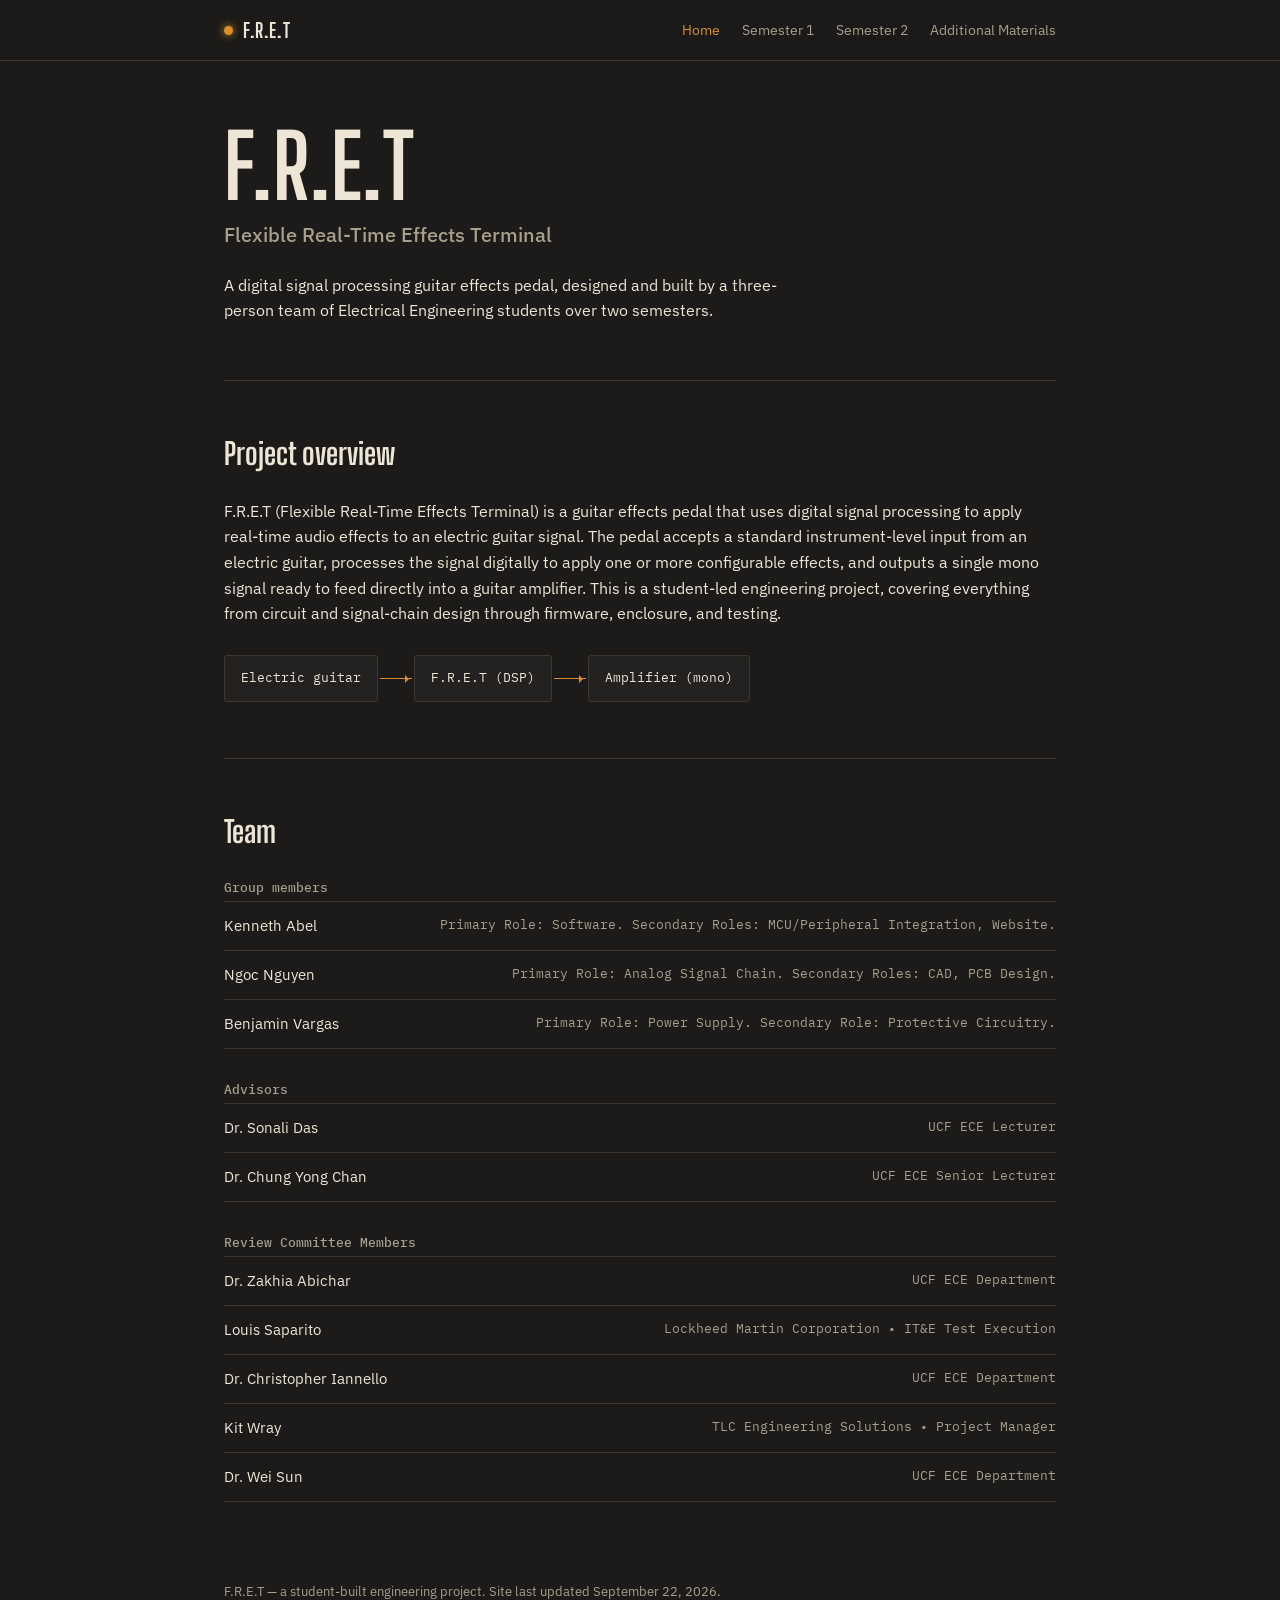
==== commit 57345ee5: "Changes to be committed: 	modified:   index.html" ====
--- a/index.html
+++ b/index.html
@@ -27,7 +27,7 @@
   <section class="hero">
     <h1 class="display">F.R.E.T</h1>
     <div class="full-name">Flexible Real-Time Effects Terminal</div>
-    <p class="tagline">A digital signal processing guitar effects pedal, designed and built by a three-person student team over two semesters.</p>
+    <p class="tagline">A digital signal processing guitar effects pedal, designed and built by a three-person team of Electrical Engineering students over two semesters.</p>
   </section>
 
   <section id="overview">
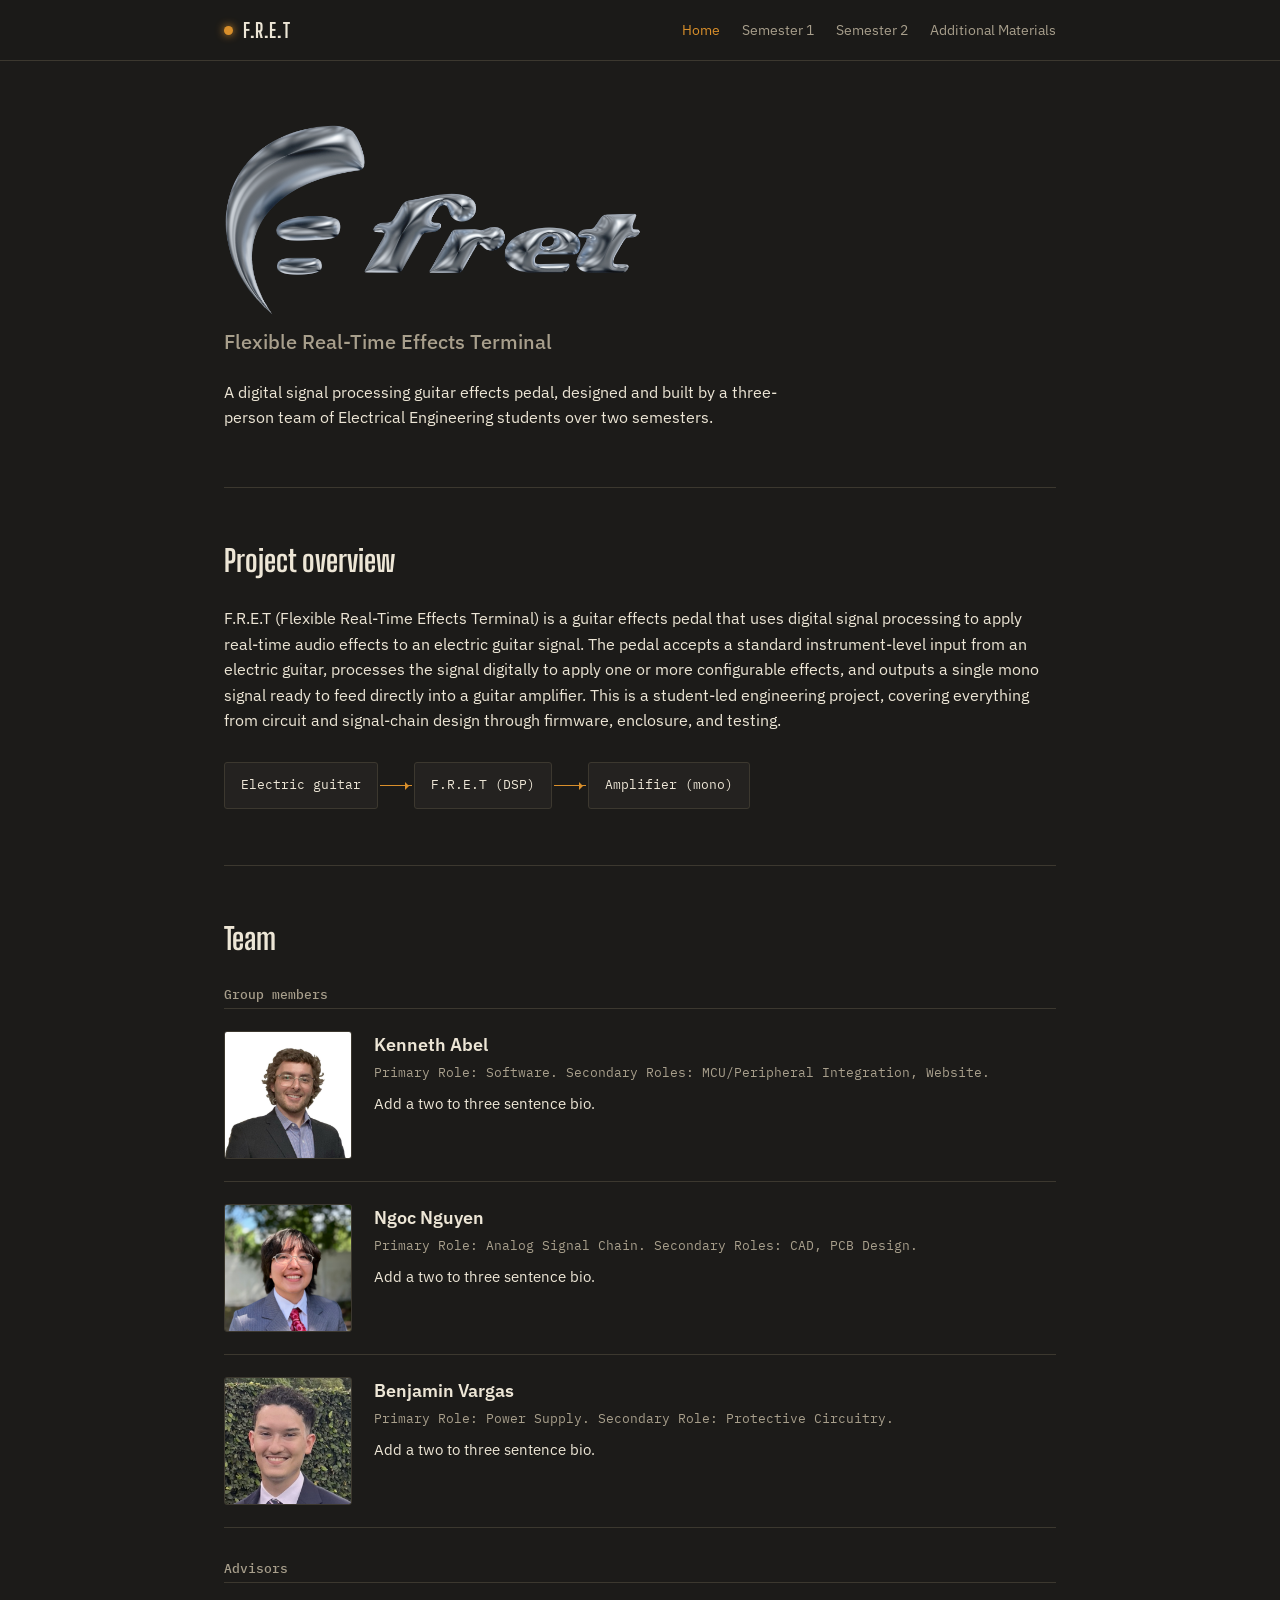
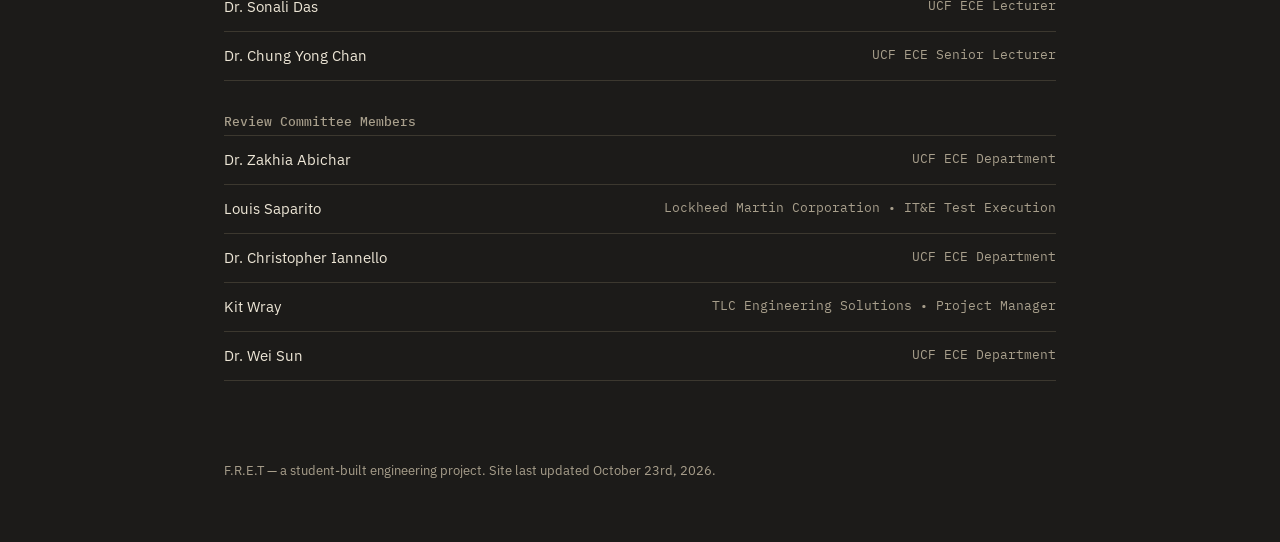
==== commit feb2dc16: "update" ====
--- a/index.html
+++ b/index.html
@@ -25,7 +25,7 @@
 
 <div class="wrap">
   <section class="hero">
-    <h1 class="display">F.R.E.T</h1>
+    <h1><img class="hero-logo" src="images/fret_logo.png" alt="F.R.E.T"></h1>
     <div class="full-name">Flexible Real-Time Effects Terminal</div>
     <p class="tagline">A digital signal processing guitar effects pedal, designed and built by a three-person team of Electrical Engineering students over two semesters.</p>
   </section>
@@ -47,7 +47,12 @@
 
     <div class="role-block">
       <h3 class="block-title">Group members</h3>
-      <ul class="role-list" id="members-list"></ul>
+      <div class="member-list" id="members-list"></div>
+    </div>
+
+    <div class="role-block" id="sponsor-block" hidden>
+      <h3 class="block-title">Sponsor</h3>
+      <div class="sponsor-box" id="sponsor-info"></div>
     </div>
 
     <div class="role-block">
@@ -73,10 +78,18 @@
    swap out the placeholders below with the real names. */
 
 const MEMBERS = [
-  { name: "Kenneth Abel", role: "Primary Role: Software. Secondary Roles: MCU/Peripheral Integration, Website." },
-  { name: "Ngoc Nguyen", role: "Primary Role: Analog Signal Chain. Secondary Roles: CAD, PCB Design." },
-  { name: "Benjamin Vargas", role: "Primary Role: Power Supply. Secondary Role: Protective Circuitry." },
+  { name: "Kenneth Abel", role: "Primary Role: Software. Secondary Roles: MCU/Peripheral Integration, Website.", photo: "images/Kenneth Headshot Zoomed.jpg", bio: "Add a two to three sentence bio." },
+  { name: "Ngoc Nguyen", role: "Primary Role: Analog Signal Chain. Secondary Roles: CAD, PCB Design.", photo: "images/Nghi Headshot.png", bio: "Add a two to three sentence bio." },
+  { name: "Benjamin Vargas", role: "Primary Role: Power Supply. Secondary Role: Protective Circuitry.", photo: "images/Benjamin Headshot.png", bio: "Add a two to three sentence bio." },
 ];
+
+// Set show to false to hide the sponsor section entirely.
+const SPONSOR = {
+  show: false,
+  org: "Add sponsor organization",
+  contactName: "Add contact name",
+  contactEmail: "Add contact email",
+};
 
 const ADVISORS = [
   { name: "Dr. Sonali Das", role: "UCF ECE Lecturer" },
@@ -101,7 +114,42 @@
   });
 }
 
-fillRoleList("members-list", MEMBERS);
+function fillRoleList(containerId, people){
+  const el = document.getElementById(containerId);
+  people.forEach(p=>{
+    const li = document.createElement("li");
+    const isPlaceholder = p.name.startsWith("Add ");
+    li.innerHTML = `<span class="${isPlaceholder ? 'placeholder' : ''}">${p.name}</span><span class="role">${p.role}</span>`;
+    el.appendChild(li);
+  });
+}
+ 
+function fillMembers(containerId, people){
+  const el = document.getElementById(containerId);
+  people.forEach(p=>{
+    const row = document.createElement("div");
+    row.className = "member";
+    row.innerHTML = `
+      <img class="headshot" src="${p.photo}" alt="Headshot of ${p.name}" onerror="this.style.visibility='hidden'">
+      <div class="member-text">
+        <div class="member-name${p.name.startsWith('Add ') ? ' placeholder' : ''}">${p.name}</div>
+        <div class="member-role">${p.role}</div>
+        <p class="member-bio">${p.bio}</p>
+      </div>`;
+    el.appendChild(row);
+  });
+}
+ 
+function renderSponsor(){
+  if(!SPONSOR.show) return;
+  document.getElementById("sponsor-block").hidden = false;
+  document.getElementById("sponsor-info").innerHTML = `
+    <div>This project is sponsored by <strong>${SPONSOR.org}</strong>.</div>
+    <div class="sponsor-contact">Contact: ${SPONSOR.contactName} — <a href="mailto:${SPONSOR.contactEmail}">${SPONSOR.contactEmail}</a></div>`;
+}
+ 
+fillMembers("members-list", MEMBERS);
+renderSponsor();
 fillRoleList("advisors-list", ADVISORS);
 fillRoleList("reviewers-list", REVIEWERS);
 
--- a/styles.css
+++ b/styles.css
@@ -86,3 +86,22 @@
   .role-list li{flex-direction:column;gap:2px;}
   .role-list .role{text-align:left;}
 }
+
+/* Logo in hero */
+.hero-logo{display:block;max-width:min(420px,100%);height:auto;}
+
+/* Group members with headshots and bios */
+.member-list{border-top:1px solid var(--line);}
+.member{display:flex;gap:22px;align-items:flex-start;padding:22px 0;border-bottom:1px solid var(--line);}
+.headshot{width:128px;height:128px;object-fit:cover;border-radius:3px;border:1px solid var(--line);background:var(--panel);flex:none;}
+.member-name{font-size:18px;font-weight:600;color:var(--text);}
+.member-role{font-family:'IBM Plex Mono',monospace;font-size:12.5px;color:var(--muted);margin-top:2px;}
+.member-bio{margin:10px 0 0;font-size:15px;color:var(--text);max-width:560px;}
+
+/* Sponsor */
+.sponsor-box{border:1px solid var(--line);border-radius:3px;padding:18px 20px;background:var(--panel);font-size:15px;}
+.sponsor-contact{color:var(--muted);margin-top:6px;font-size:14px;}
+
+@media(max-width:620px){
+  .member{flex-direction:column;gap:14px;}
+}
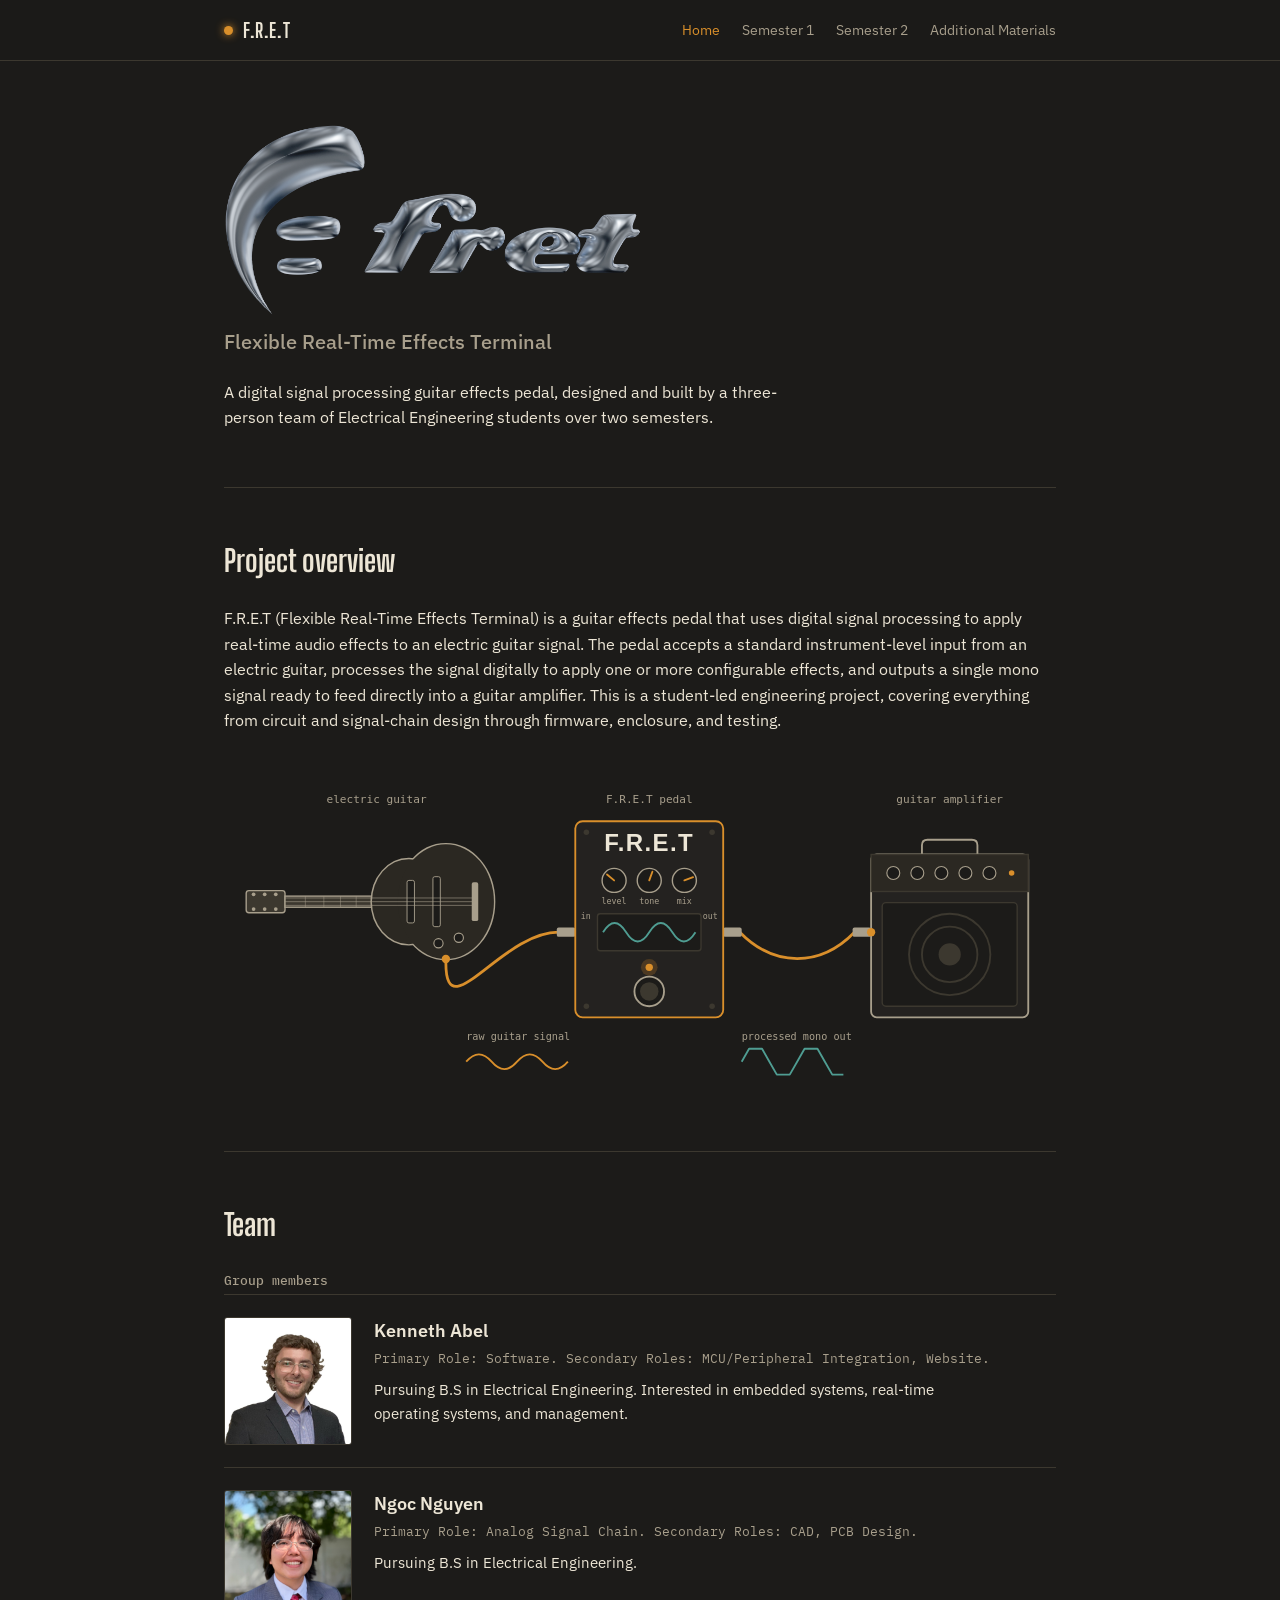
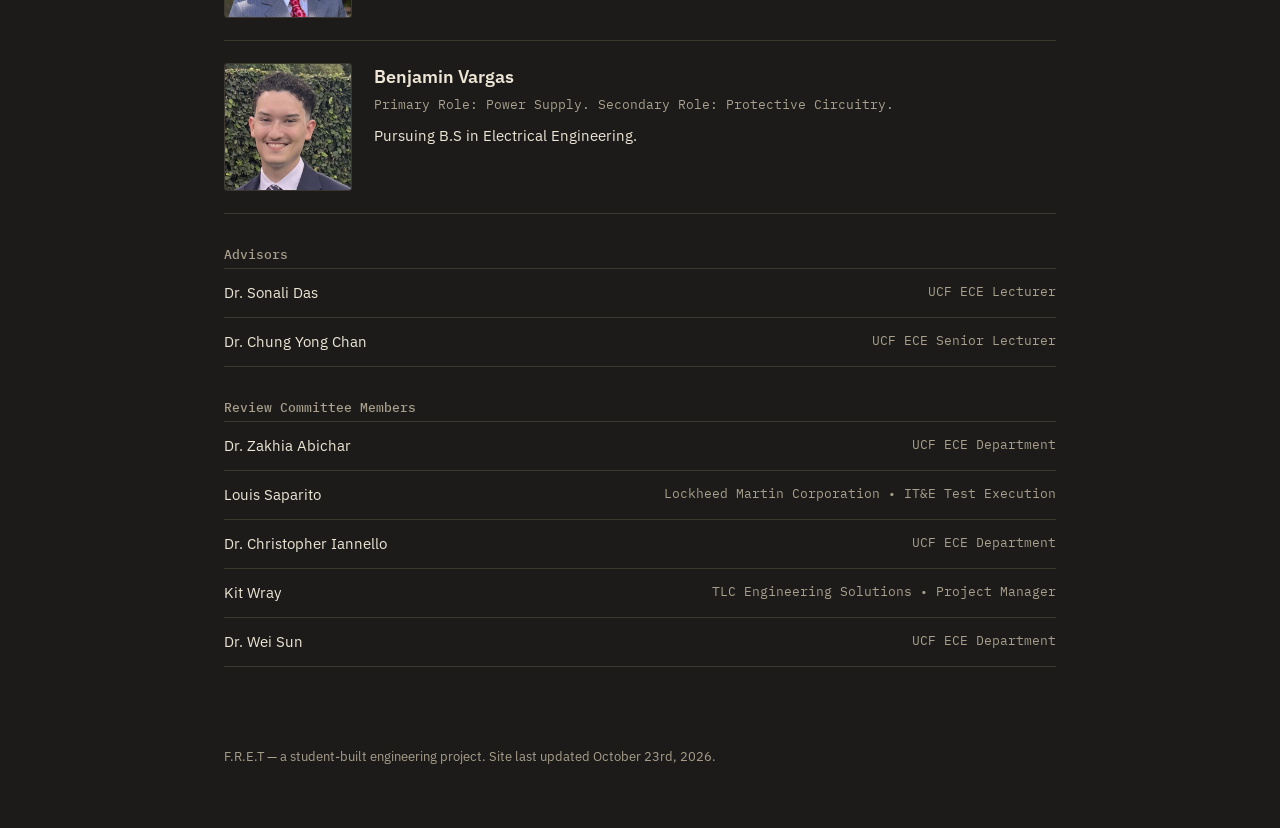
==== commit 884325e5: "Update" ====
--- a/index.html
+++ b/index.html
@@ -33,13 +33,7 @@
   <section id="overview">
     <h2 class="section-title">Project overview</h2>
     <p>F.R.E.T (Flexible Real-Time Effects Terminal) is a guitar effects pedal that uses digital signal processing to apply real-time audio effects to an electric guitar signal. The pedal accepts a standard instrument-level input from an electric guitar, processes the signal digitally to apply one or more configurable effects, and outputs a single mono signal ready to feed directly into a guitar amplifier. This is a student-led engineering project, covering everything from circuit and signal-chain design through firmware, enclosure, and testing.</p>
-    <div class="signal-path">
-      <div class="node">Electric guitar</div>
-      <div class="wire"></div>
-      <div class="node">F.R.E.T (DSP)</div>
-      <div class="wire"></div>
-      <div class="node">Amplifier (mono)</div>
-    </div>
+    <img class="diagram" src="images/fret_signal_path.svg" alt="Diagram of an electric guitar connected to the F.R.E.T pedal, which connects to a guitar amplifier">
   </section>
 
   <section id="team">
@@ -78,9 +72,12 @@
    swap out the placeholders below with the real names. */
 
 const MEMBERS = [
-  { name: "Kenneth Abel", role: "Primary Role: Software. Secondary Roles: MCU/Peripheral Integration, Website.", photo: "images/Kenneth Headshot Zoomed.jpg", bio: "Add a two to three sentence bio." },
-  { name: "Ngoc Nguyen", role: "Primary Role: Analog Signal Chain. Secondary Roles: CAD, PCB Design.", photo: "images/Nghi Headshot.png", bio: "Add a two to three sentence bio." },
-  { name: "Benjamin Vargas", role: "Primary Role: Power Supply. Secondary Role: Protective Circuitry.", photo: "images/Benjamin Headshot.png", bio: "Add a two to three sentence bio." },
+  { name: "Kenneth Abel", role: "Primary Role: Software. Secondary Roles: MCU/Peripheral Integration, Website.", photo: "images/Kenneth Headshot Zoomed.jpg", 
+  bio: "Pursuing B.S in Electrical Engineering. Interested in embedded systems, real-time operating systems, and management." },
+  { name: "Ngoc Nguyen", role: "Primary Role: Analog Signal Chain. Secondary Roles: CAD, PCB Design.", photo: "images/Nghi Headshot.png", 
+  bio: "Pursuing B.S in Electrical Engineering." },
+  { name: "Benjamin Vargas", role: "Primary Role: Power Supply. Secondary Role: Protective Circuitry.", photo: "images/Benjamin Headshot.png", 
+  bio: "Pursuing B.S in Electrical Engineering." },
 ];
 
 // Set show to false to hide the sponsor section entirely.
--- a/styles.css
+++ b/styles.css
@@ -53,10 +53,6 @@
 h2.section-title{font-family:'Big Shoulders Display',sans-serif;font-weight:700;font-size:30px;margin:0 0 22px;color:var(--text);}
 h3.block-title{font-family:'IBM Plex Mono',monospace;font-size:12.5px;color:var(--muted);font-weight:500;margin:0 0 4px;}
 
-.signal-path{display:flex;align-items:center;gap:0;flex-wrap:wrap;margin:28px 0 8px;font-family:'IBM Plex Mono',monospace;font-size:13px;}
-.signal-path .node{border:1px solid var(--line);background:var(--panel);padding:12px 16px;border-radius:3px;color:var(--text);}
-.signal-path .wire{flex:0 0 32px;height:1px;background:var(--amber);position:relative;margin:0 2px;}
-.signal-path .wire::after{content:'';position:absolute;right:-1px;top:-3px;border:4px solid transparent;border-left-color:var(--amber);}
 
 .role-block{margin-bottom:30px;}
 .role-block:last-child{margin-bottom:0;}
@@ -104,4 +100,6 @@
 
 @media(max-width:620px){
   .member{flex-direction:column;gap:14px;}
-}+}
+
+.diagram{display:block;width:100%;max-width:880px;height:auto;margin:28px 0 8px;}
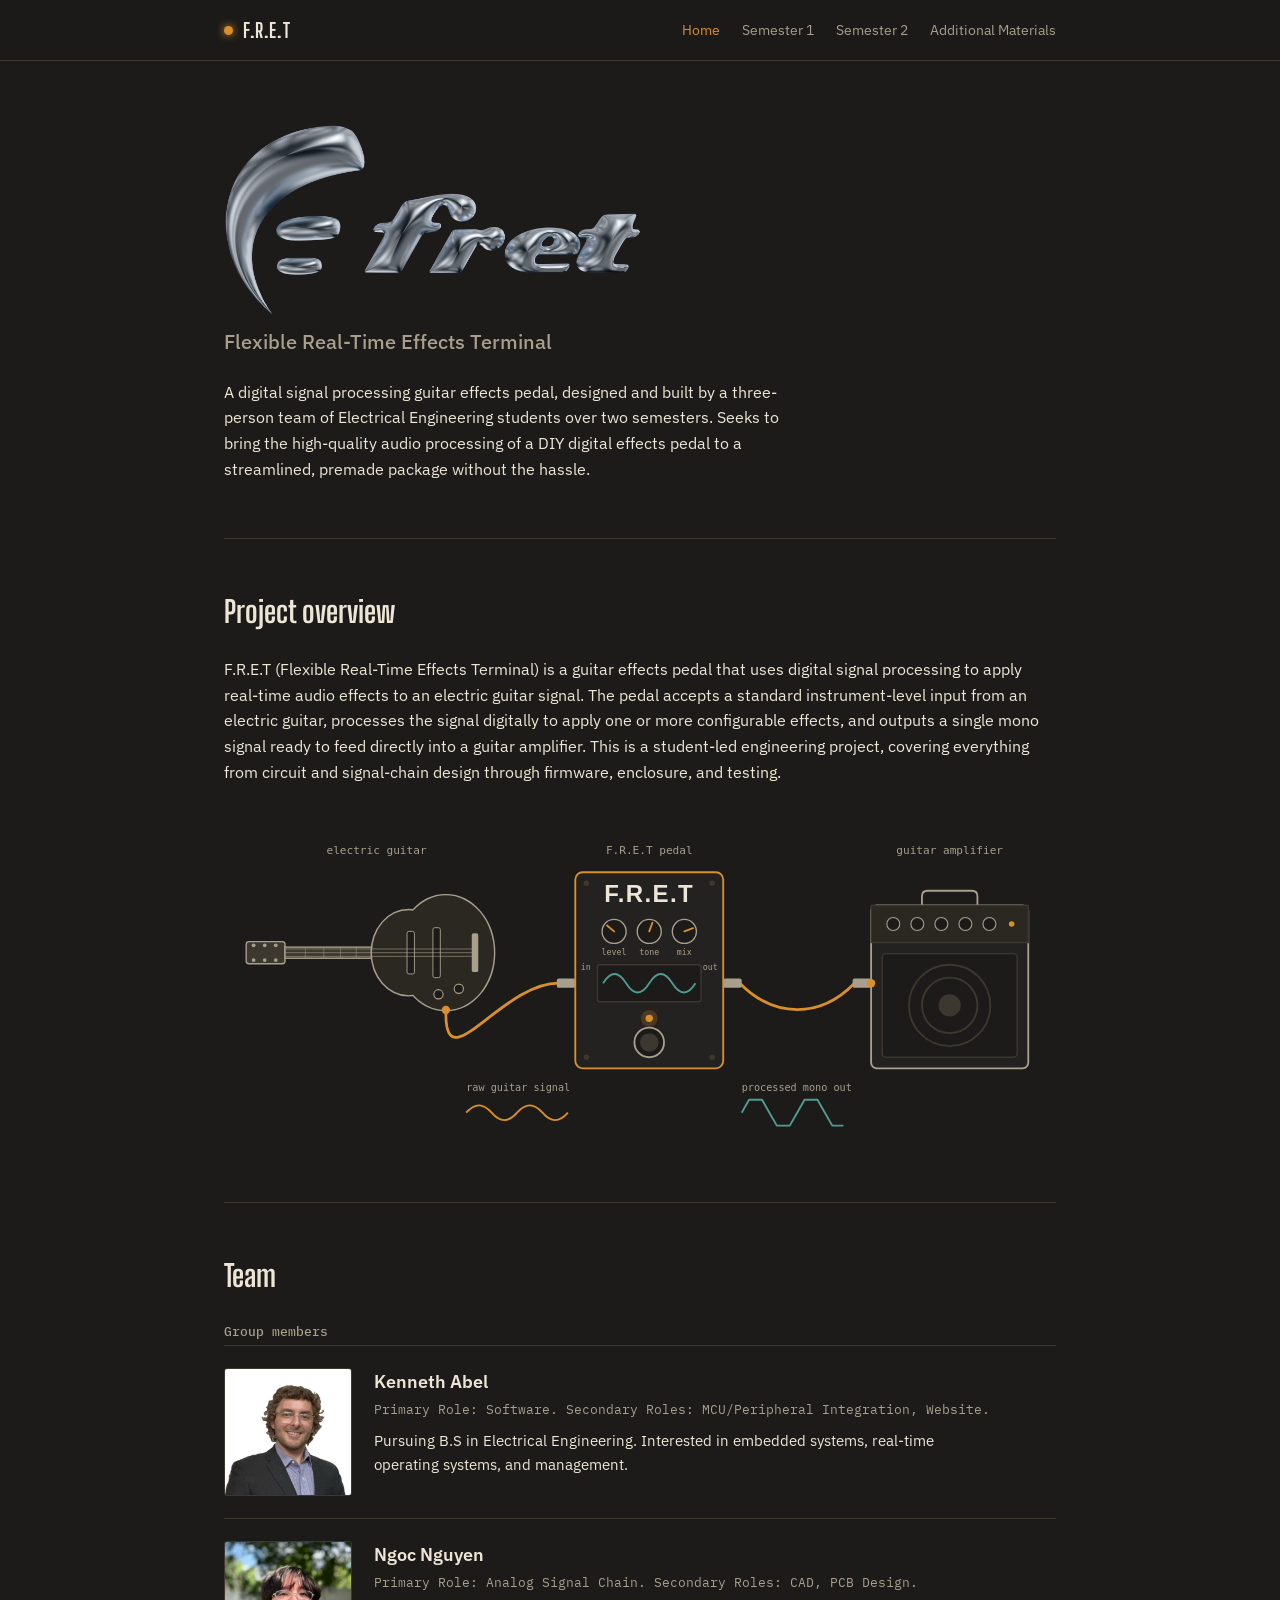
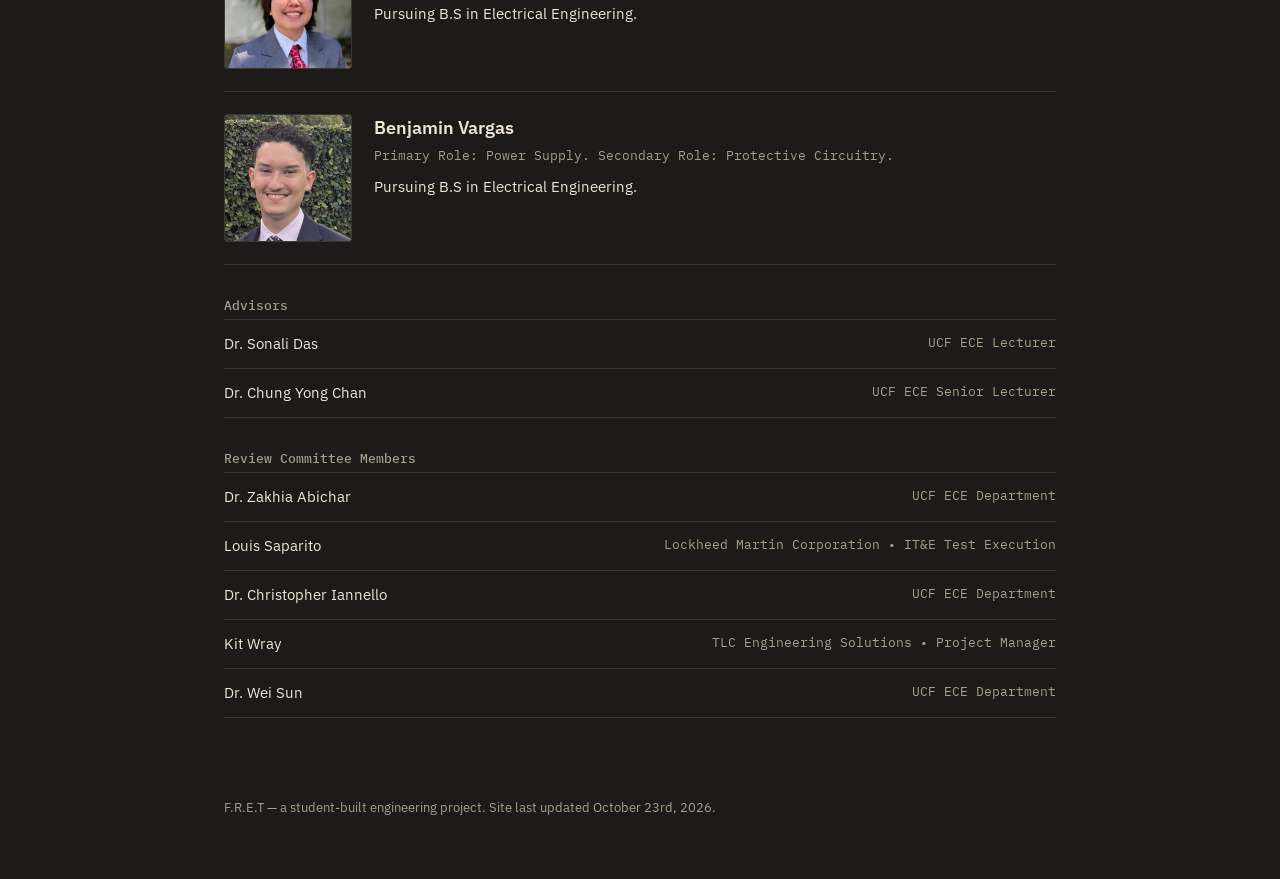
==== commit af1e8605: "Improved executive summary" ====
--- a/index.html
+++ b/index.html
@@ -27,7 +27,7 @@
   <section class="hero">
     <h1><img class="hero-logo" src="images/fret_logo.png" alt="F.R.E.T"></h1>
     <div class="full-name">Flexible Real-Time Effects Terminal</div>
-    <p class="tagline">A digital signal processing guitar effects pedal, designed and built by a three-person team of Electrical Engineering students over two semesters.</p>
+    <p class="tagline">A digital signal processing guitar effects pedal, designed and built by a three-person team of Electrical Engineering students over two semesters. Seeks to bring the high-quality audio processing of a DIY digital effects pedal to a streamlined, premade package without the hassle.</p>
   </section>
 
   <section id="overview">
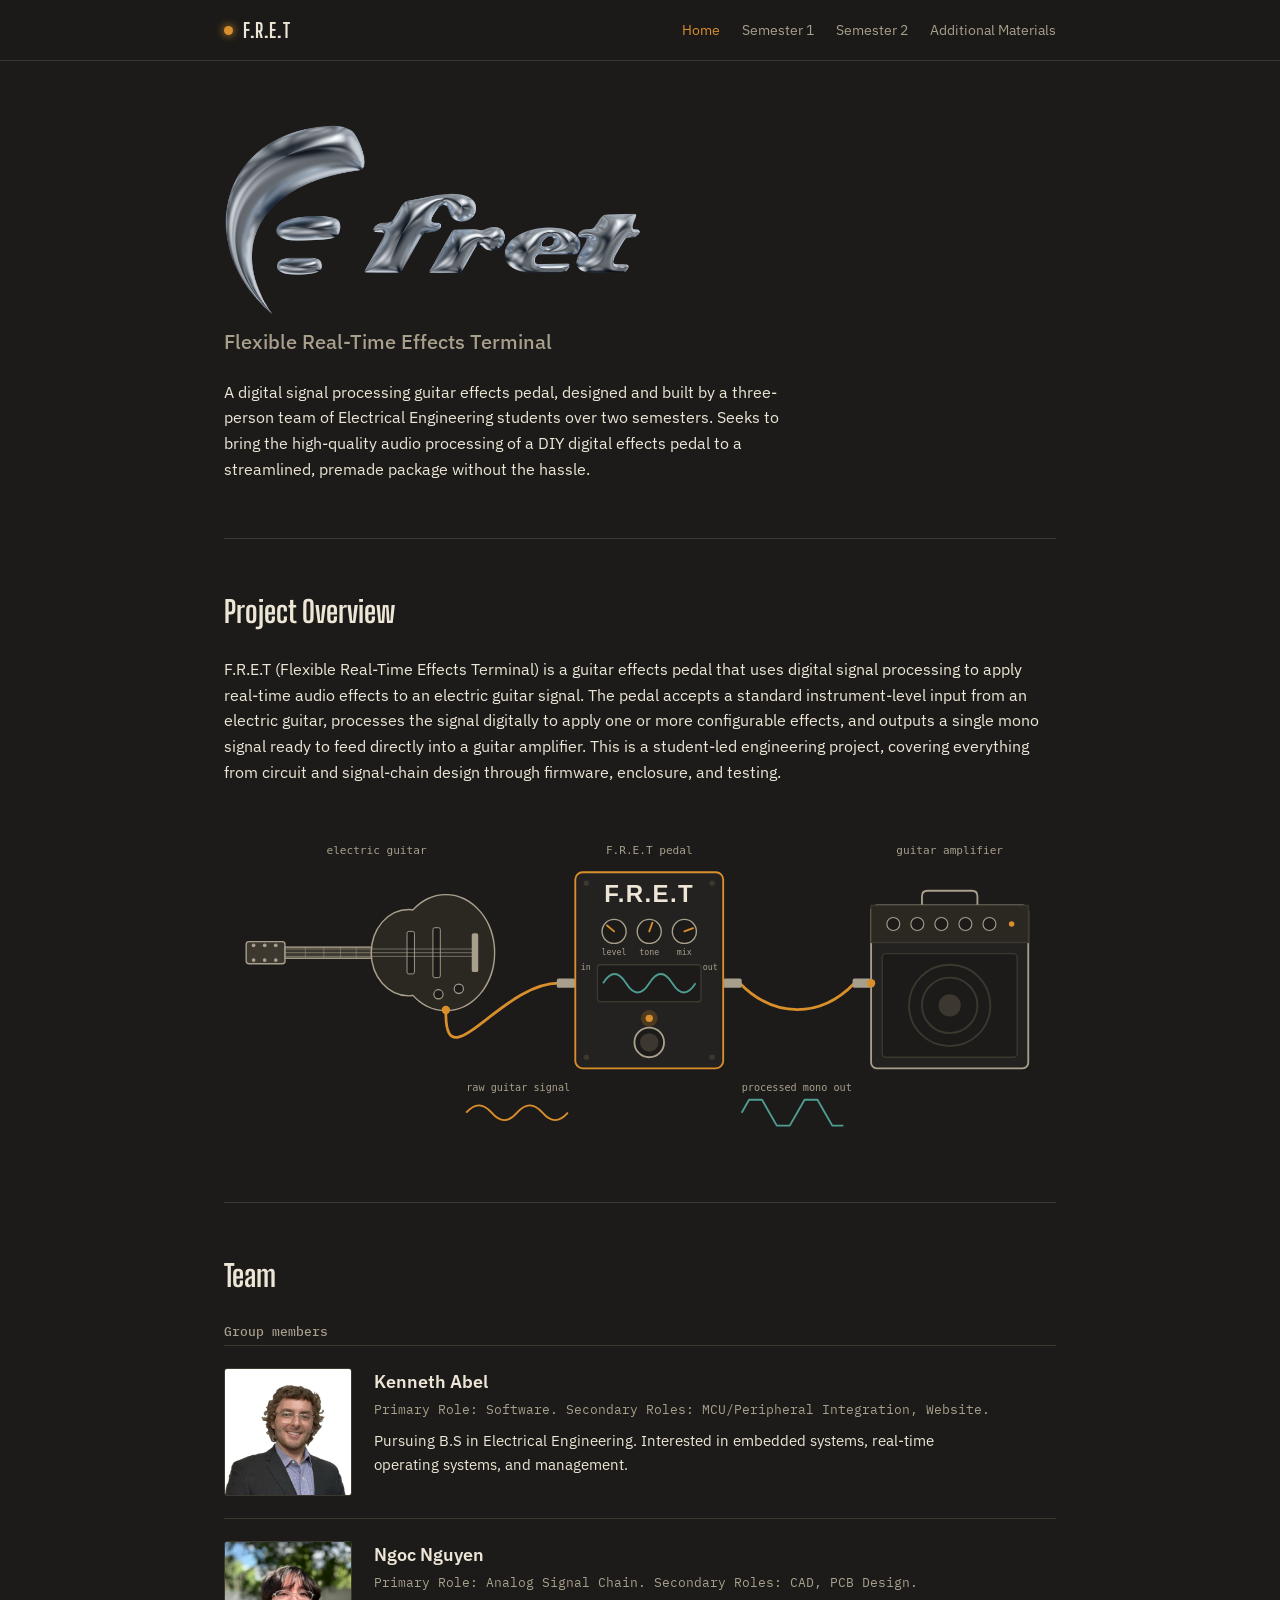
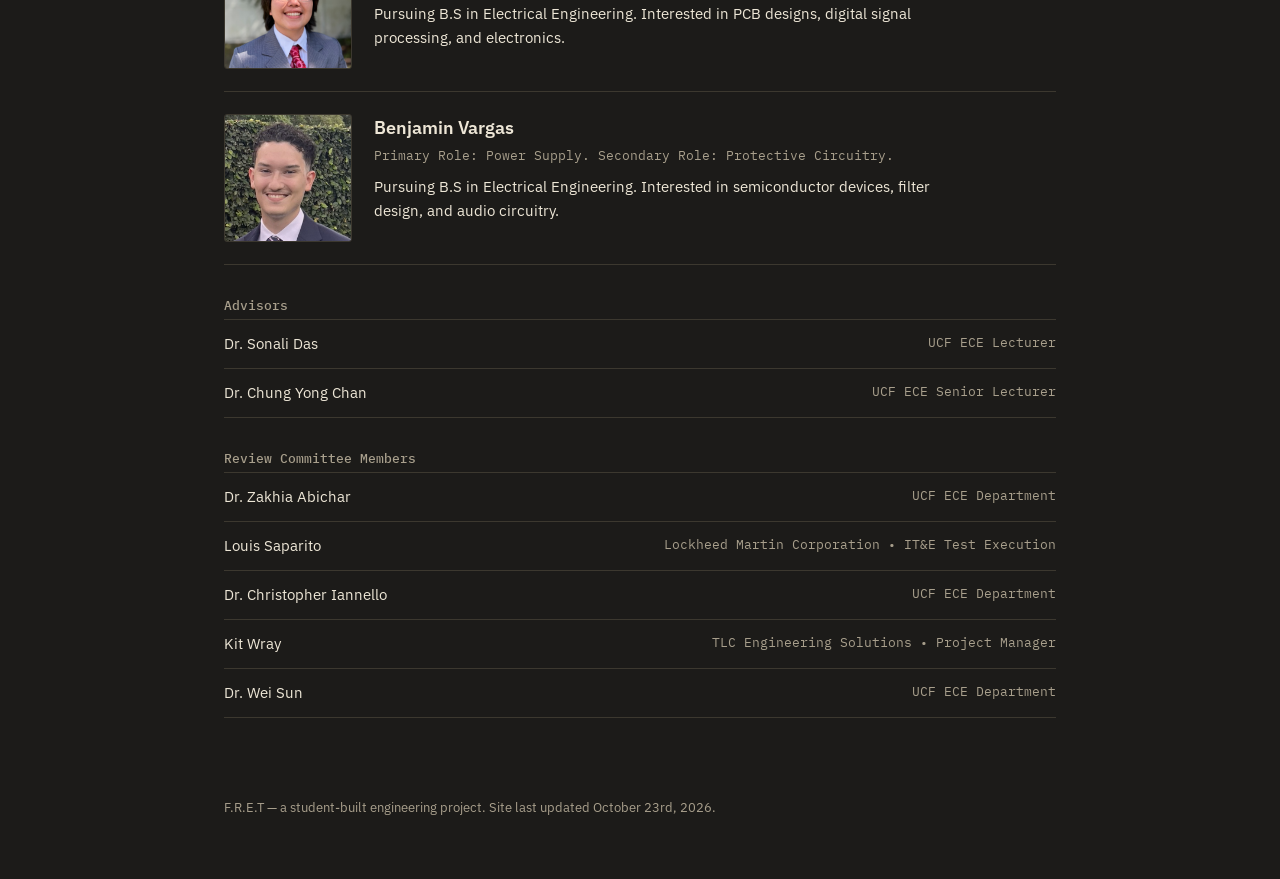
==== commit 5be28816: "Updated group member bios" ====
--- a/index.html
+++ b/index.html
@@ -31,7 +31,7 @@
   </section>
 
   <section id="overview">
-    <h2 class="section-title">Project overview</h2>
+    <h2 class="section-title">Project Overview</h2>
     <p>F.R.E.T (Flexible Real-Time Effects Terminal) is a guitar effects pedal that uses digital signal processing to apply real-time audio effects to an electric guitar signal. The pedal accepts a standard instrument-level input from an electric guitar, processes the signal digitally to apply one or more configurable effects, and outputs a single mono signal ready to feed directly into a guitar amplifier. This is a student-led engineering project, covering everything from circuit and signal-chain design through firmware, enclosure, and testing.</p>
     <img class="diagram" src="images/fret_signal_path.svg" alt="Diagram of an electric guitar connected to the F.R.E.T pedal, which connects to a guitar amplifier">
   </section>
@@ -75,9 +75,9 @@
   { name: "Kenneth Abel", role: "Primary Role: Software. Secondary Roles: MCU/Peripheral Integration, Website.", photo: "images/Kenneth Headshot Zoomed.jpg", 
   bio: "Pursuing B.S in Electrical Engineering. Interested in embedded systems, real-time operating systems, and management." },
   { name: "Ngoc Nguyen", role: "Primary Role: Analog Signal Chain. Secondary Roles: CAD, PCB Design.", photo: "images/Nghi Headshot.png", 
-  bio: "Pursuing B.S in Electrical Engineering." },
+  bio: "Pursuing B.S in Electrical Engineering. Interested in PCB designs, digital signal processing, and electronics." },
   { name: "Benjamin Vargas", role: "Primary Role: Power Supply. Secondary Role: Protective Circuitry.", photo: "images/Benjamin Headshot.png", 
-  bio: "Pursuing B.S in Electrical Engineering." },
+  bio: "Pursuing B.S in Electrical Engineering. Interested in semiconductor devices, filter design, and audio circuitry." },
 ];
 
 // Set show to false to hide the sponsor section entirely.
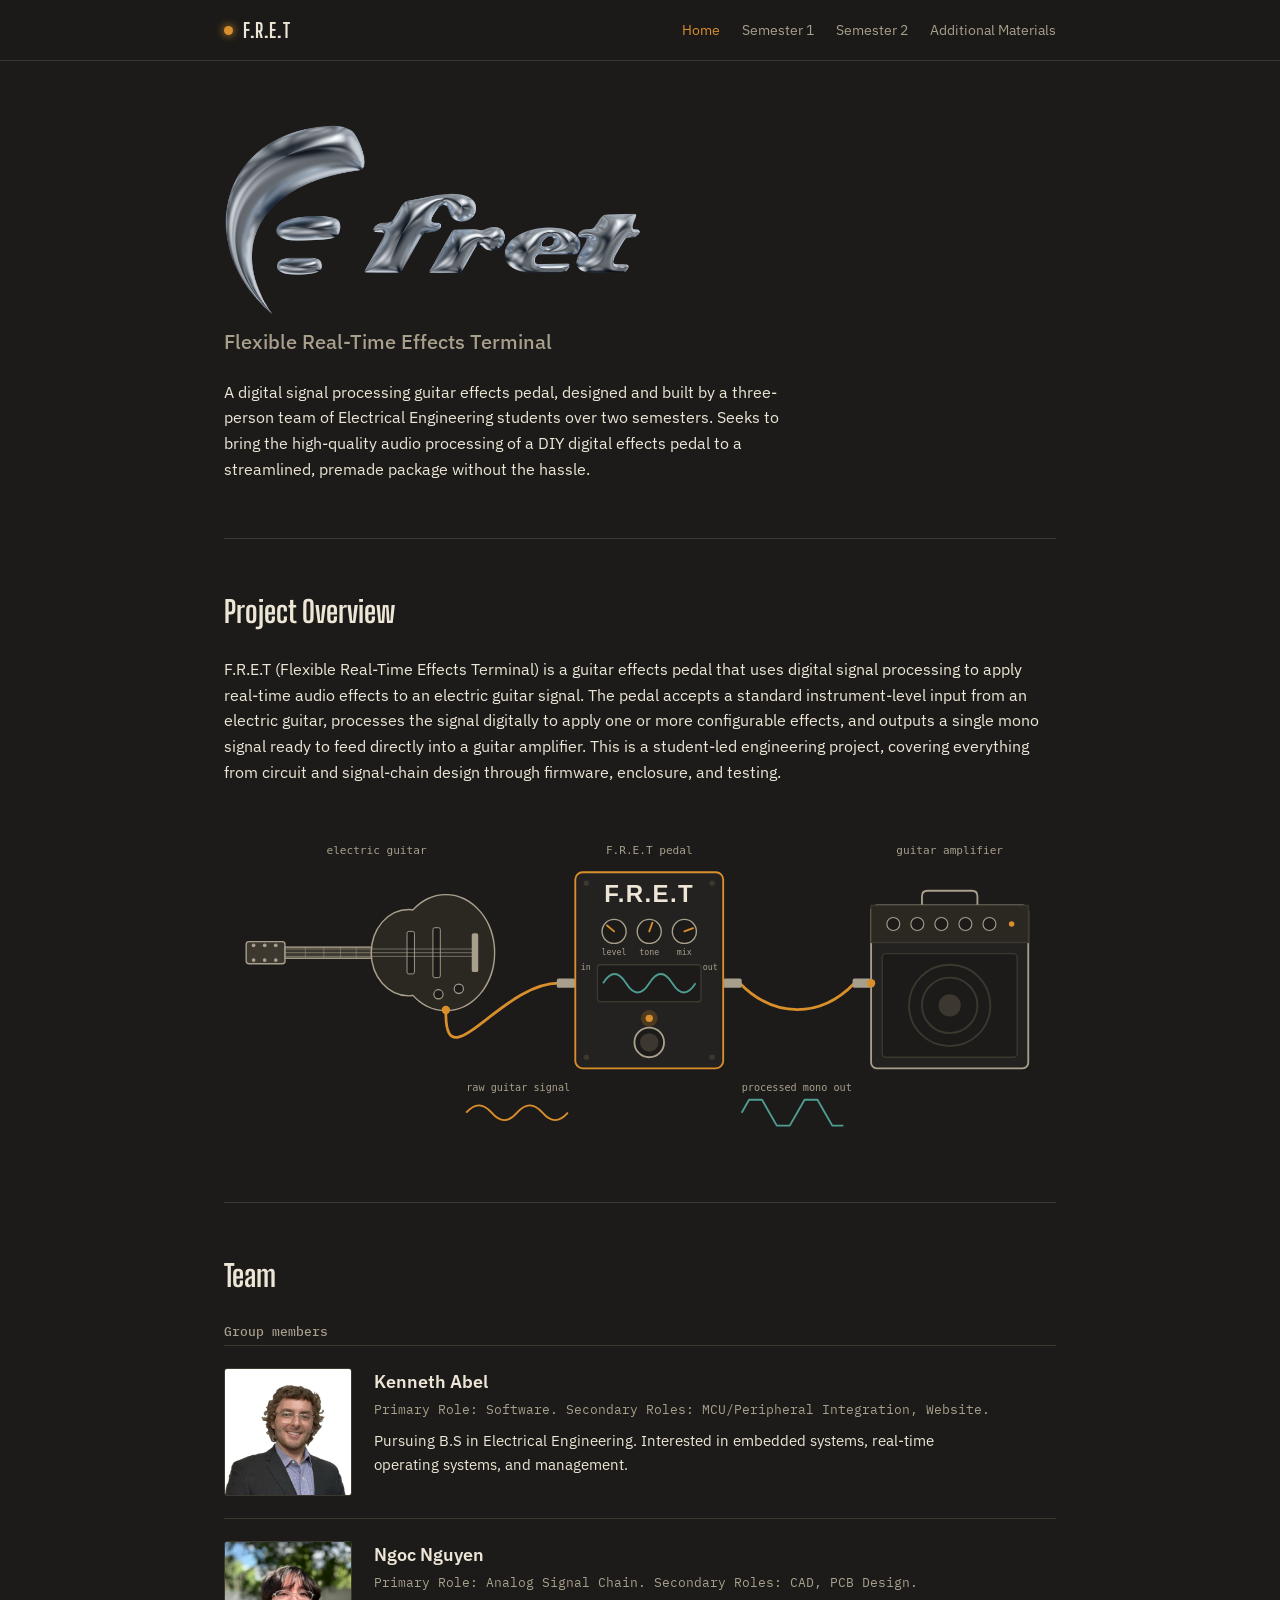
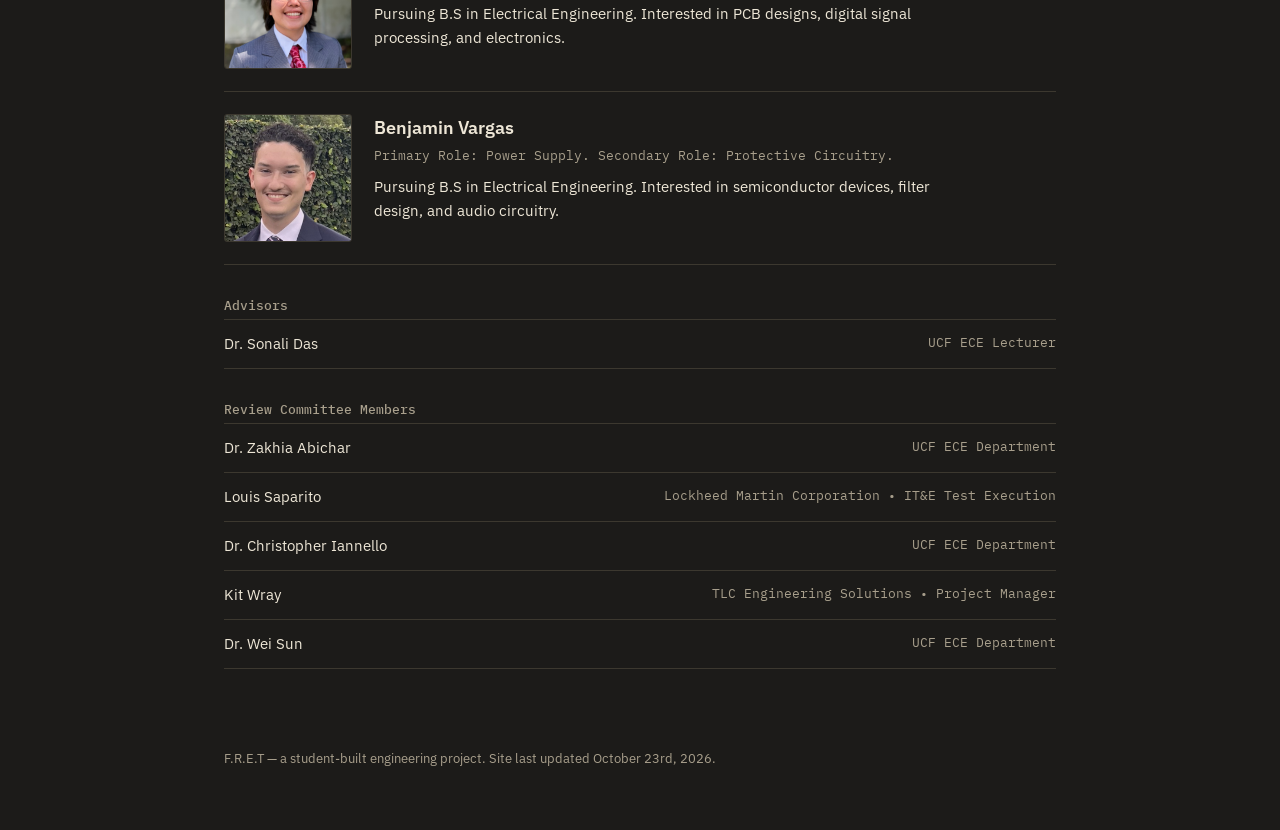
==== commit 37cb1fa2: "Removed Dr. Chan as an advisor" ====
--- a/index.html
+++ b/index.html
@@ -90,7 +90,6 @@
 
 const ADVISORS = [
   { name: "Dr. Sonali Das", role: "UCF ECE Lecturer" },
-  { name: "Dr. Chung Yong Chan", role: "UCF ECE Senior Lecturer" },
 ];
 
 const REVIEWERS = [
